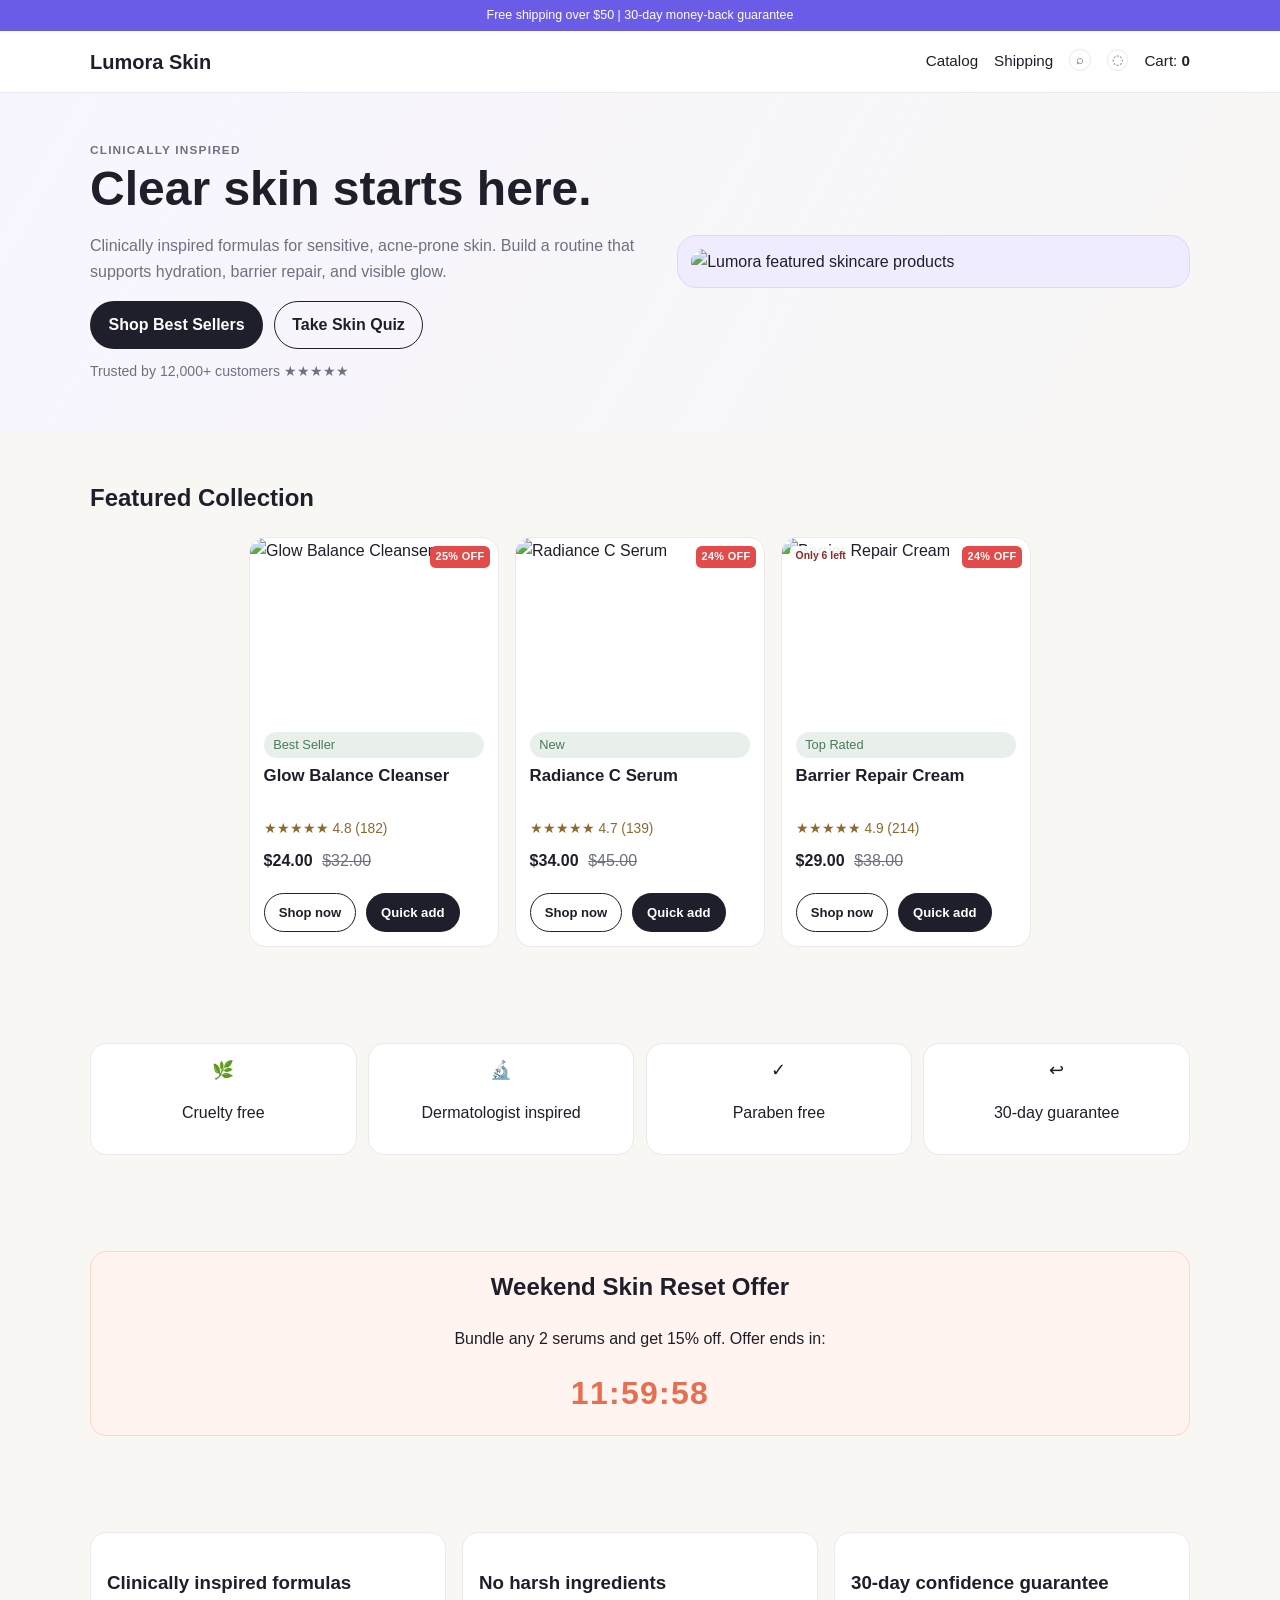
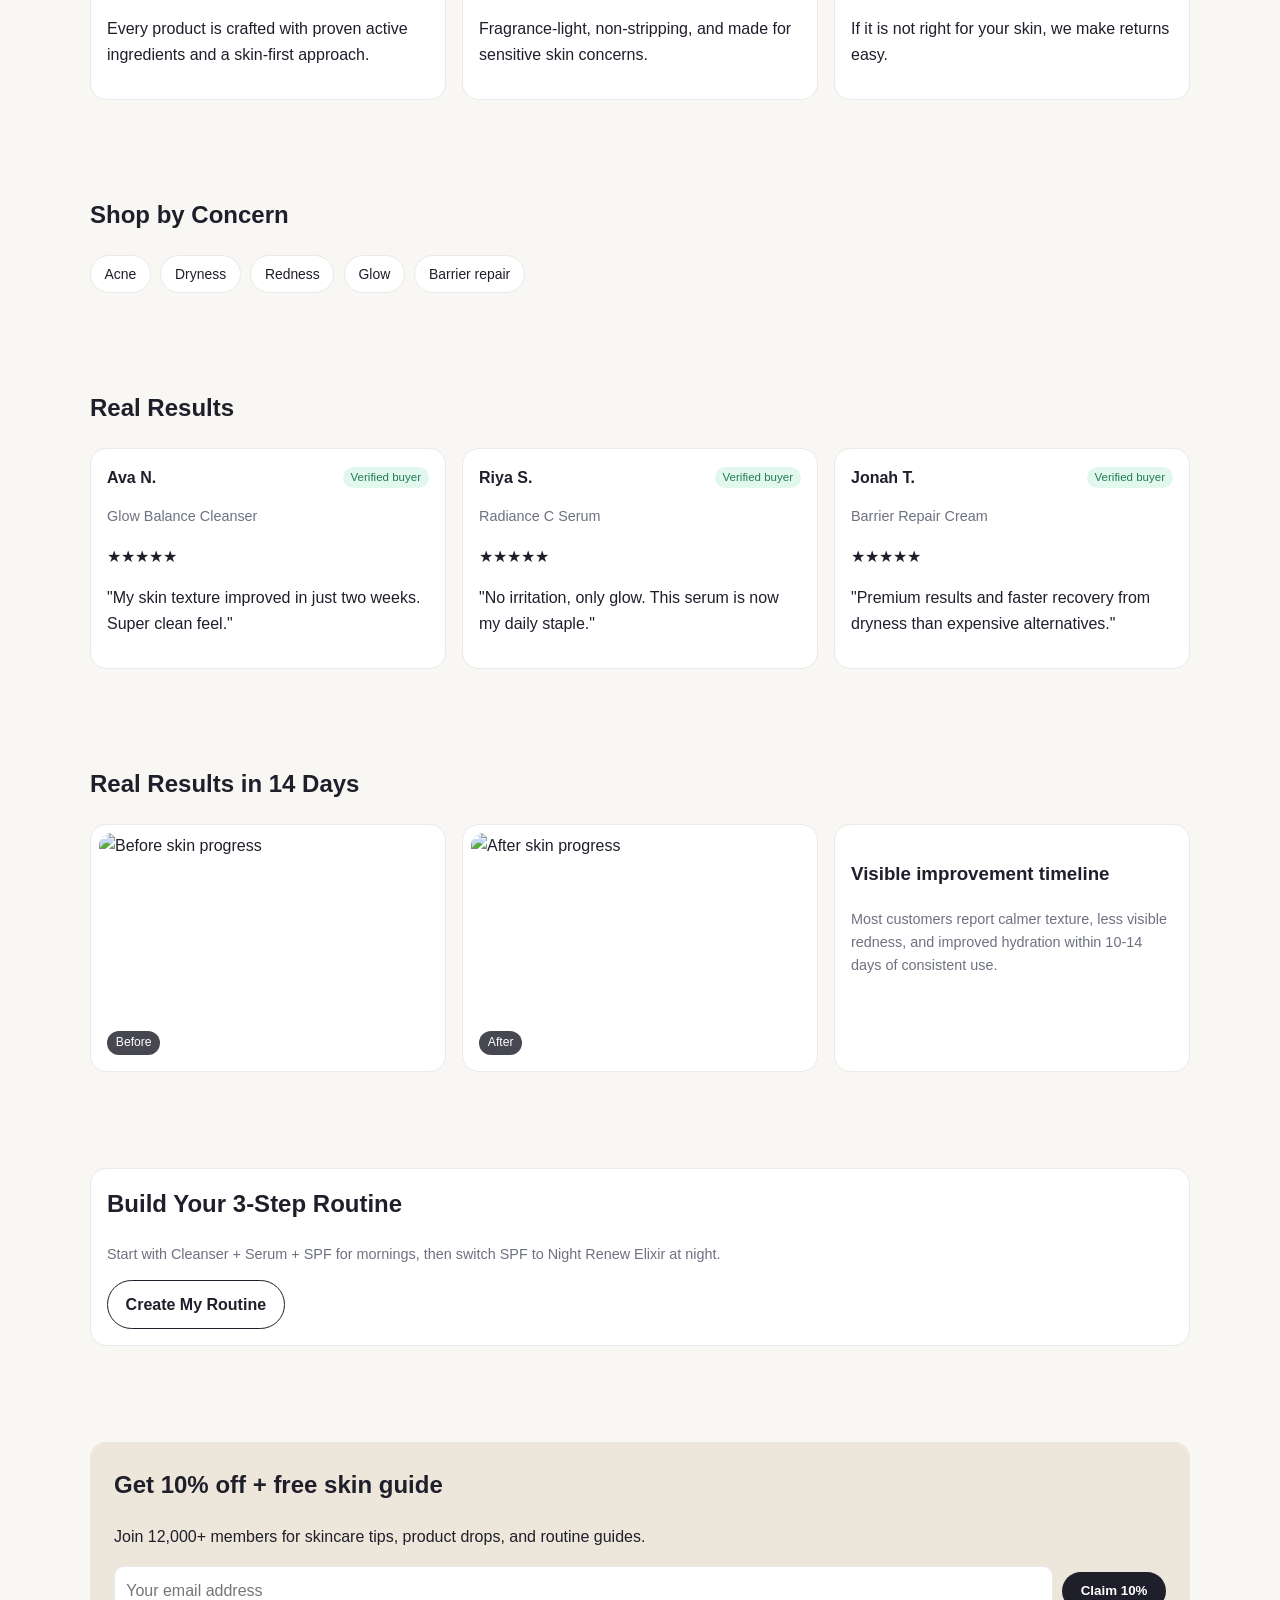
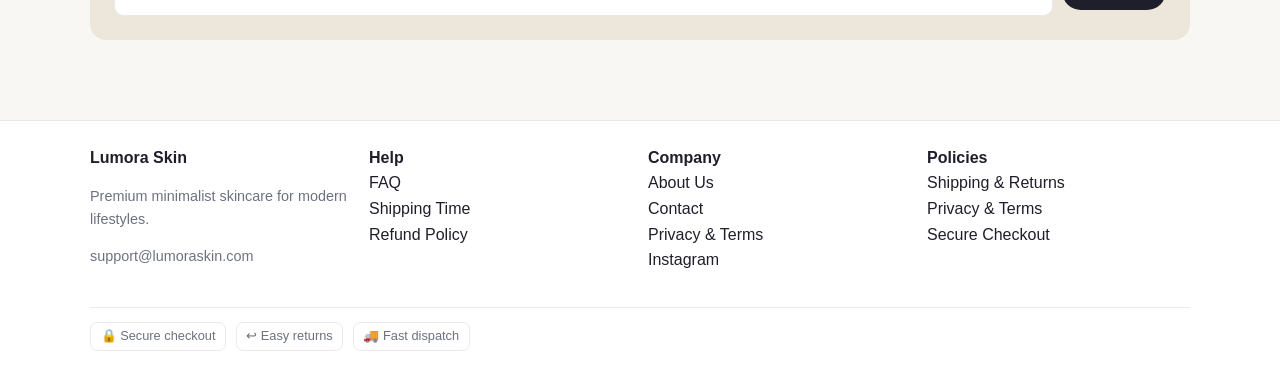
==== index.html @ a421f7e5 "First commit" ====
<!DOCTYPE html>
<html lang="en">
  <head>
    <meta charset="UTF-8" />
    <meta name="viewport" content="width=device-width, initial-scale=1.0" />
    <title>Lumora Skin | Clean Skincare Store</title>
    <meta
      name="description"
      content="Lumora Skin is a modern skincare brand focused on glow, barrier repair, and confidence."
    />
    <link rel="stylesheet" href="assets/styles.css" />
  </head>
  <body>
    <div class="announcement">Free shipping over $50 | 30-day money-back guarantee</div>
    <header class="site-header">
      <nav class="container nav">
        <a class="logo" href="index.html">Lumora Skin</a>
        <div class="menu">
          <a href="catalog.html">Catalog</a>
          <a href="shipping.html">Shipping</a>
          <a class="icon-link" href="catalog.html" aria-label="Search">⌕</a>
          <a class="icon-link" href="contact.html" aria-label="Account">◌</a>
          <a href="cart.html">Cart: <b data-cart-count>0</b></a>
        </div>
      </nav>
    </header>

    <main>
      <section class="hero">
        <div class="container hero-layout">
          <div>
            <p class="hero-kicker">Clinically inspired</p>
            <h1>Clear skin starts here.</h1>
            <p>
              Clinically inspired formulas for sensitive, acne-prone skin. Build a routine that
              supports hydration, barrier repair, and visible glow.
            </p>
            <div class="hero-cta">
              <a class="btn btn-dark" href="catalog.html">Shop Best Sellers</a>
              <a class="btn btn-outline" href="contact.html">Take Skin Quiz</a>
            </div>
            <p class="hero-proof">Trusted by 12,000+ customers ★★★★★</p>
          </div>
          <div class="hero-visual">
            <img
              src="https://images.unsplash.com/photo-1541643600914-78b084683601?auto=format&fit=crop&w=900&q=80"
              alt="Lumora featured skincare products"
            />
          </div>
        </div>
      </section>

      <section class="section">
        <div class="container">
          <h2>Featured Collection</h2>
          <div class="grid grid-3 product-carousel" data-featured-products></div>
        </div>
      </section>

      <section class="section">
        <div class="container trust-icons">
          <article class="card"><div class="icon">🌿</div><p>Cruelty free</p></article>
          <article class="card"><div class="icon">🔬</div><p>Dermatologist inspired</p></article>
          <article class="card"><div class="icon">✓</div><p>Paraben free</p></article>
          <article class="card"><div class="icon">↩</div><p>30-day guarantee</p></article>
        </div>
      </section>

      <section class="section">
        <div class="container card urgency">
          <h2>Weekend Skin Reset Offer</h2>
          <p>Bundle any 2 serums and get 15% off. Offer ends in:</p>
          <p class="timer" data-offer-timer>23:59:59</p>
        </div>
      </section>

      <section class="section">
        <div class="container grid grid-3">
          <article class="card">
            <h3>Clinically inspired formulas</h3>
            <p>Every product is crafted with proven active ingredients and a skin-first approach.</p>
          </article>
          <article class="card">
            <h3>No harsh ingredients</h3>
            <p>Fragrance-light, non-stripping, and made for sensitive skin concerns.</p>
          </article>
          <article class="card">
            <h3>30-day confidence guarantee</h3>
            <p>If it is not right for your skin, we make returns easy.</p>
          </article>
        </div>
      </section>

      <section class="section">
        <div class="container">
          <h2>Shop by Concern</h2>
          <div class="concerns">
            <span class="concern-pill">Acne</span>
            <span class="concern-pill">Dryness</span>
            <span class="concern-pill">Redness</span>
            <span class="concern-pill">Glow</span>
            <span class="concern-pill">Barrier repair</span>
          </div>
        </div>
      </section>

      <section class="section">
        <div class="container">
          <h2>Real Results</h2>
          <div class="grid grid-3 testimonial-carousel">
            <article class="card">
              <div class="testimonial-meta"><strong>Ava N.</strong><span class="verified">Verified buyer</span></div>
              <p class="small">Glow Balance Cleanser</p>
              <p>★★★★★</p>
              <p>"My skin texture improved in just two weeks. Super clean feel."</p>
            </article>
            <article class="card">
              <div class="testimonial-meta"><strong>Riya S.</strong><span class="verified">Verified buyer</span></div>
              <p class="small">Radiance C Serum</p>
              <p>★★★★★</p>
              <p>"No irritation, only glow. This serum is now my daily staple."</p>
            </article>
            <article class="card">
              <div class="testimonial-meta"><strong>Jonah T.</strong><span class="verified">Verified buyer</span></div>
              <p class="small">Barrier Repair Cream</p>
              <p>★★★★★</p>
              <p>"Premium results and faster recovery from dryness than expensive alternatives."</p>
            </article>
          </div>
        </div>
      </section>

      <section class="section">
        <div class="container">
          <h2>Real Results in 14 Days</h2>
          <div class="grid grid-3 before-after-grid">
            <article class="card before-after">
              <img
                src="https://images.unsplash.com/photo-1487412947147-5cebf100ffc2?auto=format&fit=crop&w=900&q=80"
                alt="Before skin progress"
              />
              <div class="before-after-label">Before</div>
            </article>
            <article class="card before-after">
              <img
                src="https://images.unsplash.com/photo-1524504388940-b1c1722653e1?auto=format&fit=crop&w=900&q=80"
                alt="After skin progress"
              />
              <div class="before-after-label">After</div>
            </article>
            <article class="card">
              <h3>Visible improvement timeline</h3>
              <p class="small">
                Most customers report calmer texture, less visible redness, and improved hydration within
                10-14 days of consistent use.
              </p>
            </article>
          </div>
        </div>
      </section>

      <section class="section">
        <div class="container card">
          <h2>Build Your 3-Step Routine</h2>
          <p class="small">
            Start with Cleanser + Serum + SPF for mornings, then switch SPF to Night Renew Elixir at night.
          </p>
          <a class="btn btn-outline" href="catalog.html">Create My Routine</a>
        </div>
      </section>

      <section class="section">
        <div class="container newsletter inline">
          <h2>Get 10% off + free skin guide</h2>
          <p>Join 12,000+ members for skincare tips, product drops, and routine guides.</p>
          <form>
            <input type="email" placeholder="Your email address" required />
            <button class="btn btn-dark" type="submit">Claim 10%</button>
          </form>
        </div>
      </section>
    </main>

    <footer class="site-footer">
      <div class="container footer-grid">
        <div>
          <strong>Lumora Skin</strong>
          <p class="small">Premium minimalist skincare for modern lifestyles.</p>
          <p class="small">support@lumoraskin.com</p>
        </div>
        <div>
          <strong>Help</strong><br />
          <a href="faq.html">FAQ</a><br />
          <a href="shipping.html">Shipping Time</a><br />
          <a href="shipping.html">Refund Policy</a>
        </div>
        <div>
          <strong>Company</strong><br />
          <a href="about.html">About Us</a><br />
          <a href="contact.html">Contact</a><br />
          <a href="privacy.html">Privacy & Terms</a><br />
          <a href="https://instagram.com" target="_blank" rel="noreferrer">Instagram</a>
        </div>
        <div>
          <strong>Policies</strong><br />
          <a href="shipping.html">Shipping & Returns</a><br />
          <a href="privacy.html">Privacy & Terms</a><br />
          <a href="checkout.html">Secure Checkout</a>
        </div>
      </div>
      <div class="container footer-trust">
        <span>🔒 Secure checkout</span>
        <span>↩ Easy returns</span>
        <span>🚚 Fast dispatch</span>
      </div>
    </footer>

    <script src="assets/products.js"></script>
    <script src="assets/app.js"></script>
  </body>
</html>
---- assets/styles.css ----
:root {
  --bg: #f8f7f4;
  --surface: #ffffff;
  --text: #1e1f2a;
  --muted: #6e7180;
  --primary: #4a7c59;
  --secondary: #cfb997;
  --accent: #e76f51;
  --border: #e9e9ee;
}

* {
  box-sizing: border-box;
}

body {
  margin: 0;
  font-family: "Inter", Arial, sans-serif;
  background: var(--bg);
  color: var(--text);
  line-height: 1.6;
}

a {
  color: inherit;
  text-decoration: none;
}

.container {
  width: min(1100px, 92%);
  margin: 0 auto;
}

.top-bar {
  text-align: center;
  background: var(--primary);
  color: #fff;
  font-size: 0.9rem;
  padding: 0.45rem;
}

.site-header {
  background: var(--surface);
  border-bottom: 1px solid var(--border);
  position: sticky;
  top: 0;
  z-index: 40;
}

.nav {
  display: flex;
  justify-content: space-between;
  align-items: center;
  padding: 0.9rem 0;
}

.logo {
  font-size: 1.25rem;
  font-weight: 700;
}

.menu {
  display: flex;
  gap: 1rem;
  flex-wrap: wrap;
  font-size: 0.95rem;
}

.announcement {
  text-align: center;
  background: #6b5ce7;
  color: #fff;
  font-size: 0.78rem;
  padding: 0.35rem 0.5rem;
}

.hero {
  padding: 3rem 0;
  background: linear-gradient(120deg, #f7f5ff, #f8f7f4);
}

.hero-layout {
  display: grid;
  grid-template-columns: 1.05fr 0.95fr;
  gap: 1.3rem;
  align-items: center;
}

.hero-kicker {
  margin: 0;
  font-size: 0.74rem;
  letter-spacing: 0.1em;
  text-transform: uppercase;
  color: #7a6fd6;
  font-weight: 600;
}

.hero h1 {
  font-size: clamp(2rem, 4vw, 3rem);
  line-height: 1.2;
  margin: 0;
}

.hero p {
  color: var(--muted);
  max-width: 620px;
}

.hero-cta {
  display: flex;
  gap: 0.65rem;
  flex-wrap: wrap;
  margin-top: 1rem;
}

.hero-proof {
  margin: 0.7rem 0 0;
  font-size: 0.88rem;
  color: #6f7181;
}

.hero-visual {
  background: #f0ecff;
  border: 1px solid #ddd7ff;
  border-radius: 1.2rem;
  padding: 0.8rem;
}

.hero-visual img {
  width: 100%;
  height: 320px;
  object-fit: cover;
  border-radius: 1rem;
}

.icon-link {
  display: inline-flex;
  align-items: center;
  justify-content: center;
  width: 1.35rem;
  height: 1.35rem;
  border: 1px solid var(--border);
  border-radius: 50%;
  font-size: 0.84rem;
  color: #5f6170;
}

.btn {
  display: inline-block;
  border-radius: 999px;
  padding: 0.65rem 1.1rem;
  font-weight: 600;
  border: 1px solid transparent;
  cursor: pointer;
}

.btn-dark {
  background: var(--text);
  color: #fff;
}

.btn-outline {
  border-color: var(--text);
}

.section {
  padding: 3rem 0;
}

.section h2 {
  margin-top: 0;
}

.grid {
  display: grid;
  gap: 1rem;
}

.grid-3 {
  grid-template-columns: repeat(auto-fit, minmax(220px, 1fr));
}

.product-grid {
  grid-template-columns: repeat(auto-fit, minmax(220px, 250px));
  justify-content: center;
}

.card {
  background: var(--surface);
  border: 1px solid var(--border);
  border-radius: 1rem;
  padding: 1rem;
}

.urgency {
  text-align: center;
  background: #fff4ef;
  border-color: #ffd7c8;
}

.timer {
  font-size: clamp(1.5rem, 3vw, 2rem);
  font-weight: 700;
  letter-spacing: 0.08rem;
  color: var(--accent);
  margin: 0;
}

.product-card {
  background: var(--surface);
  border: 1px solid var(--border);
  border-radius: 1rem;
  overflow: hidden;
  width: 250px;
  height: 410px;
  margin: 0 auto;
  display: flex;
  flex-direction: column;
  position: relative;
}

.product-card img,
.detail-grid img {
  width: 100%;
  display: block;
  object-fit: cover;
}

.product-card img {
  height: 180px;
  transition: transform 0.28s ease;
}

.product-card:hover img {
  transform: scale(1.05);
}

.product-image-wrap {
  position: relative;
  overflow: hidden;
}

.save-badge {
  position: absolute;
  top: 0.5rem;
  right: 0.5rem;
  background: #e24b4a;
  color: #fff;
  border-radius: 0.35rem;
  font-size: 0.68rem;
  font-weight: 700;
  padding: 0.15rem 0.35rem;
  letter-spacing: 0.03em;
}

.stock-note {
  position: absolute;
  top: 0.5rem;
  left: 0.5rem;
  background: rgba(255, 255, 255, 0.92);
  color: #8c2b2b;
  border-radius: 0.3rem;
  font-size: 0.65rem;
  font-weight: 600;
  padding: 0.12rem 0.35rem;
}

.product-body {
  padding: 0.85rem;
  display: flex;
  flex-direction: column;
  flex: 1;
  position: relative;
}

.product-body h3 {
  margin: 0.45rem 0 0.35rem;
  line-height: 1.25;
  font-size: 1.05rem;
  min-height: 2.7rem;
}

.product-description {
  position: absolute;
  left: 0.85rem;
  right: 0.85rem;
  bottom: 4.8rem;
  margin: 0;
  background: rgba(255, 255, 255, 0.96);
  border: 1px solid var(--border);
  border-radius: 0.65rem;
  padding: 0.55rem 0.6rem;
  font-size: 0.9rem;
  line-height: 1.35;
  opacity: 0;
  transform: translateY(8px);
  transition: opacity 0.2s ease, transform 0.2s ease;
  pointer-events: none;
  display: -webkit-box;
  -webkit-line-clamp: 3;
  -webkit-box-orient: vertical;
  overflow: hidden;
  z-index: 3;
}

.product-card:hover .product-description {
  opacity: 1;
  transform: translateY(0);
}

.rating {
  margin: 0.2rem 0 0.2rem;
  color: #8d6a2f;
  font-size: 0.86rem;
}

.tag {
  display: inline-block;
  background: rgba(74, 124, 89, 0.12);
  color: var(--primary);
  border-radius: 999px;
  padding: 0.2rem 0.6rem;
  font-size: 0.8rem;
}

.price-row {
  display: flex;
  gap: 0.6rem;
  align-items: baseline;
  margin: 0.35rem 0 0.55rem;
}

.price-row span {
  color: var(--muted);
  text-decoration: line-through;
}

.button-row {
  display: flex;
  gap: 0.6rem;
  flex-wrap: wrap;
  margin-top: auto;
  position: relative;
  z-index: 2;
}

.product-card .btn {
  padding: 0.5rem 0.88rem;
  font-size: 0.82rem;
}

.detail-wrap {
  padding: 2rem 0 3rem;
}

.detail-grid {
  display: grid;
  grid-template-columns: repeat(auto-fit, minmax(280px, 1fr));
  gap: 1.4rem;
  align-items: start;
}

.detail-grid img {
  border-radius: 1rem;
}

.benefits {
  padding-left: 1.1rem;
  margin-bottom: 1.2rem;
}

.trust-strip {
  margin-top: 1rem;
  display: grid;
  grid-template-columns: repeat(auto-fit, minmax(170px, 1fr));
  gap: 0.6rem;
}

.trust-strip div {
  background: var(--surface);
  border: 1px solid var(--border);
  border-radius: 0.8rem;
  padding: 0.65rem 0.8rem;
  text-align: center;
  font-size: 0.9rem;
}

.sticky-cart {
  position: sticky;
  bottom: 0.8rem;
  margin-top: 1rem;
  background: var(--surface);
  border: 1px solid var(--border);
  border-radius: 1rem;
  padding: 0.8rem 1rem;
  display: flex;
  justify-content: space-between;
  align-items: center;
  gap: 0.8rem;
}

.sticky-cart p {
  margin: 0.15rem 0 0;
  color: var(--muted);
}

.cart-item {
  display: flex;
  justify-content: space-between;
  align-items: center;
  gap: 0.8rem;
}

.cart-summary {
  margin-top: 1rem;
  display: flex;
  justify-content: space-between;
  align-items: center;
  gap: 0.8rem;
  flex-wrap: wrap;
}

.newsletter {
  background: #ede6db;
  border-radius: 1rem;
  padding: 1.5rem;
}

.trust-icons {
  display: grid;
  grid-template-columns: repeat(auto-fit, minmax(140px, 1fr));
  gap: 0.7rem;
}

.trust-icons .card {
  text-align: center;
  padding: 0.75rem;
}

.trust-icons .icon {
  font-size: 1.1rem;
}

.concerns {
  display: flex;
  flex-wrap: wrap;
  gap: 0.6rem;
}

.concern-pill {
  background: #fff;
  border: 1px solid var(--border);
  border-radius: 999px;
  padding: 0.45rem 0.85rem;
  font-size: 0.87rem;
}

.newsletter.inline form {
  display: grid;
  grid-template-columns: minmax(220px, 1fr) auto;
  align-items: center;
}

.testimonial-meta {
  display: flex;
  justify-content: space-between;
  align-items: center;
  gap: 0.5rem;
}

.verified {
  font-size: 0.72rem;
  color: #1f7b58;
  background: #e2f7ee;
  border-radius: 999px;
  padding: 0.1rem 0.5rem;
}

.newsletter form {
  display: flex;
  gap: 0.6rem;
  flex-wrap: wrap;
}

input,
textarea {
  width: 100%;
  border: 1px solid var(--border);
  border-radius: 0.6rem;
  padding: 0.7rem;
  font: inherit;
}

form .field-row {
  display: grid;
  grid-template-columns: repeat(auto-fit, minmax(220px, 1fr));
  gap: 0.6rem;
}

.site-footer {
  margin-top: 2rem;
  border-top: 1px solid var(--border);
  background: var(--surface);
}

.footer-grid {
  display: grid;
  grid-template-columns: repeat(auto-fit, minmax(220px, 1fr));
  gap: 1rem;
  padding: 1.5rem 0;
}

.footer-trust {
  display: flex;
  flex-wrap: wrap;
  gap: 0.6rem;
  padding-bottom: 1.2rem;
  border-top: 1px solid var(--border);
  padding-top: 0.9rem;
}

.footer-trust span {
  border: 1px solid var(--border);
  border-radius: 0.45rem;
  padding: 0.2rem 0.6rem;
  font-size: 0.8rem;
  color: var(--muted);
}

.before-after-grid {
  align-items: stretch;
}

.before-after {
  padding: 0.5rem;
  position: relative;
}

.before-after img {
  width: 100%;
  height: 230px;
  object-fit: cover;
  border-radius: 0.8rem;
  display: block;
}

.before-after-label {
  position: absolute;
  left: 1rem;
  bottom: 1rem;
  background: rgba(30, 31, 42, 0.82);
  color: #fff;
  font-size: 0.76rem;
  padding: 0.15rem 0.55rem;
  border-radius: 999px;
}

.small {
  color: var(--muted);
  font-size: 0.9rem;
}

@media (max-width: 700px) {
  .nav {
    flex-direction: column;
    align-items: flex-start;
    gap: 0.5rem;
  }

  .hero {
    padding: 3rem 0;
  }

  .hero-layout {
    grid-template-columns: 1fr;
  }

  .hero-visual img {
    height: 240px;
  }

  .section {
    padding: 2.2rem 0;
  }

  .sticky-cart {
    position: fixed;
    left: 4%;
    right: 4%;
    bottom: 0.6rem;
    z-index: 20;
    box-shadow: 0 8px 25px rgba(0, 0, 0, 0.12);
  }

  .site-footer {
    padding-bottom: 5rem;
  }

  .product-grid {
    grid-template-columns: repeat(auto-fit, minmax(180px, 1fr));
    gap: 0.8rem;
  }

  .product-card {
    width: 100%;
    max-width: 260px;
    height: 395px;
  }

  .product-card img {
    height: 160px;
  }
}

@media (max-width: 420px) {
  .container {
    width: 94%;
  }

  .product-grid {
    grid-template-columns: 1fr;
    justify-items: center;
  }

  .product-card {
    max-width: 280px;
    height: 390px;
  }

  .product-description {
    opacity: 1;
    transform: none;
    position: static;
    margin-top: 0.2rem;
    border-radius: 0.55rem;
    padding: 0.45rem 0.55rem;
    -webkit-line-clamp: 2;
  }

  .newsletter.inline form {
    grid-template-columns: 1fr;
  }

  .product-carousel.product-grid,
  .testimonial-carousel {
    display: flex;
    overflow-x: auto;
    scroll-snap-type: x mandatory;
    gap: 0.8rem;
    padding-bottom: 0.45rem;
    -webkit-overflow-scrolling: touch;
  }

  .product-carousel.product-grid .product-card,
  .testimonial-carousel .card {
    flex: 0 0 84%;
    scroll-snap-align: start;
  }

  .before-after-grid {
    grid-template-columns: 1fr;
  }
}
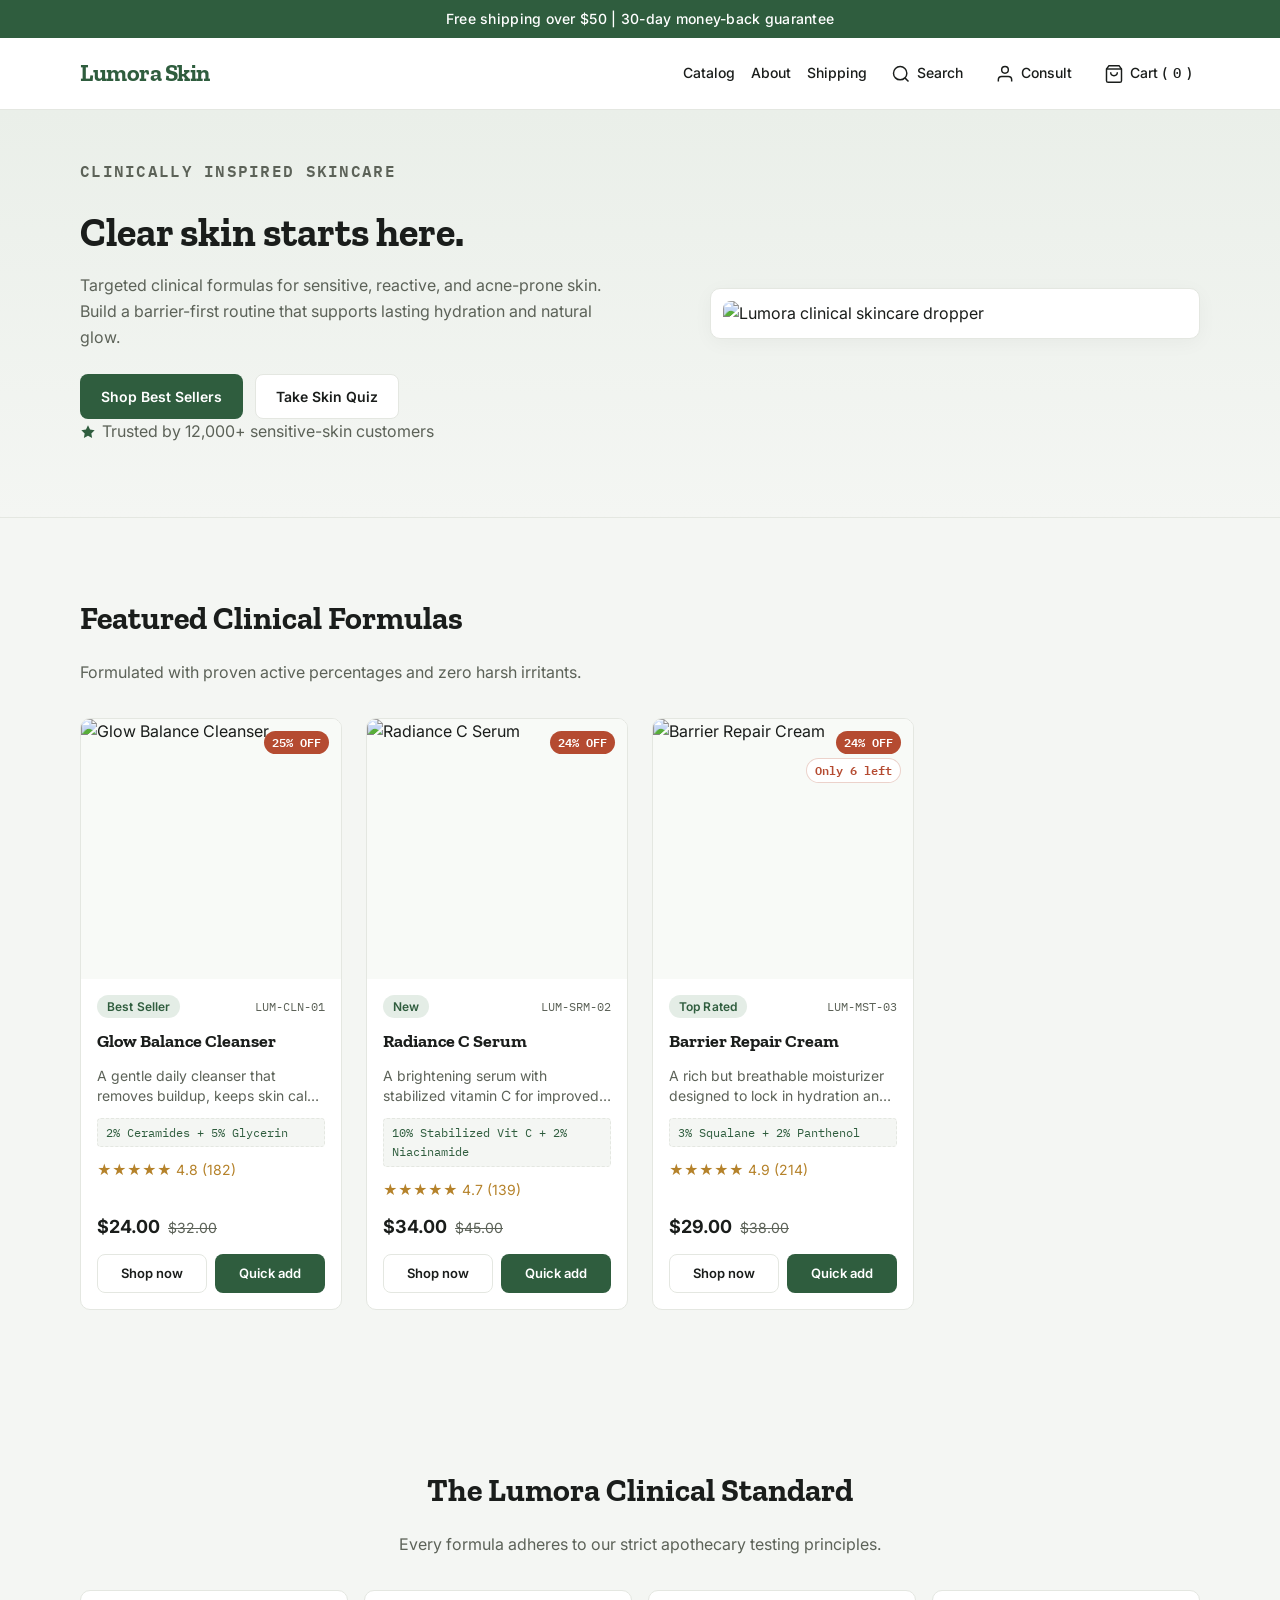
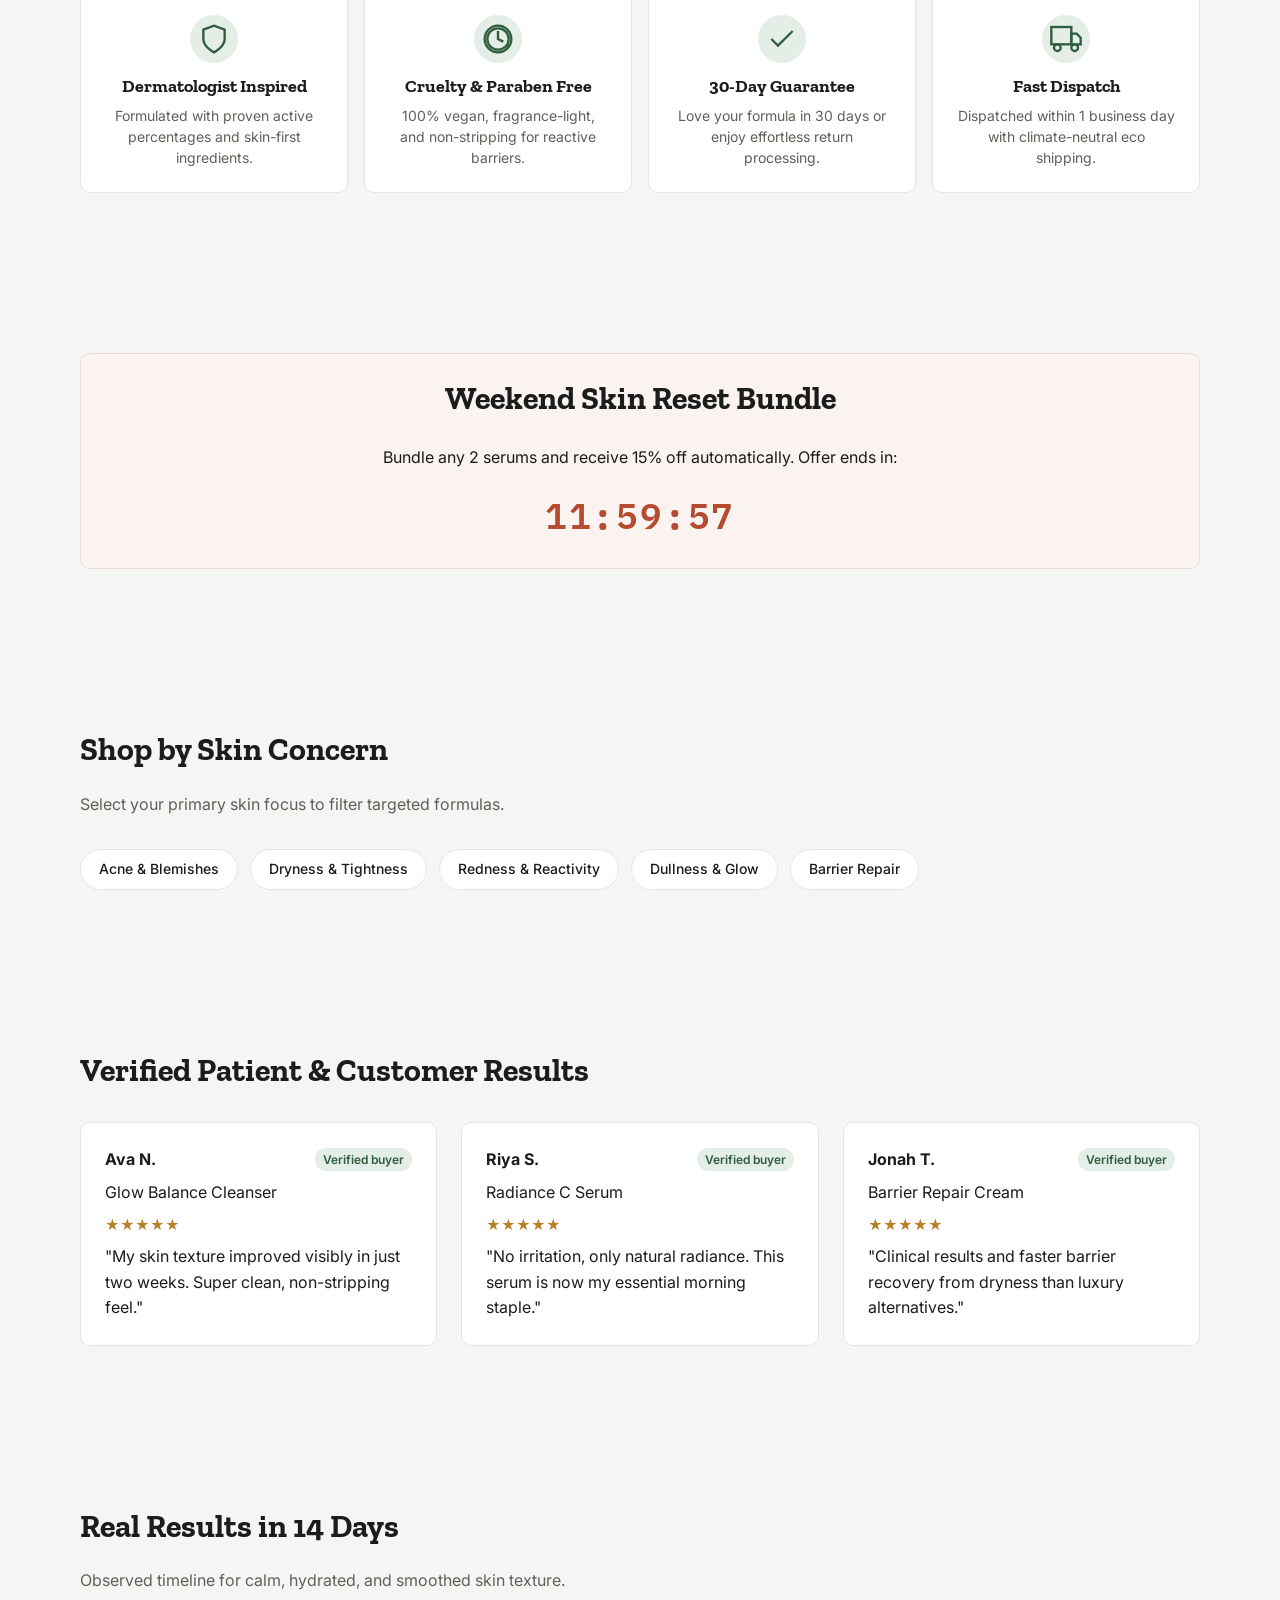
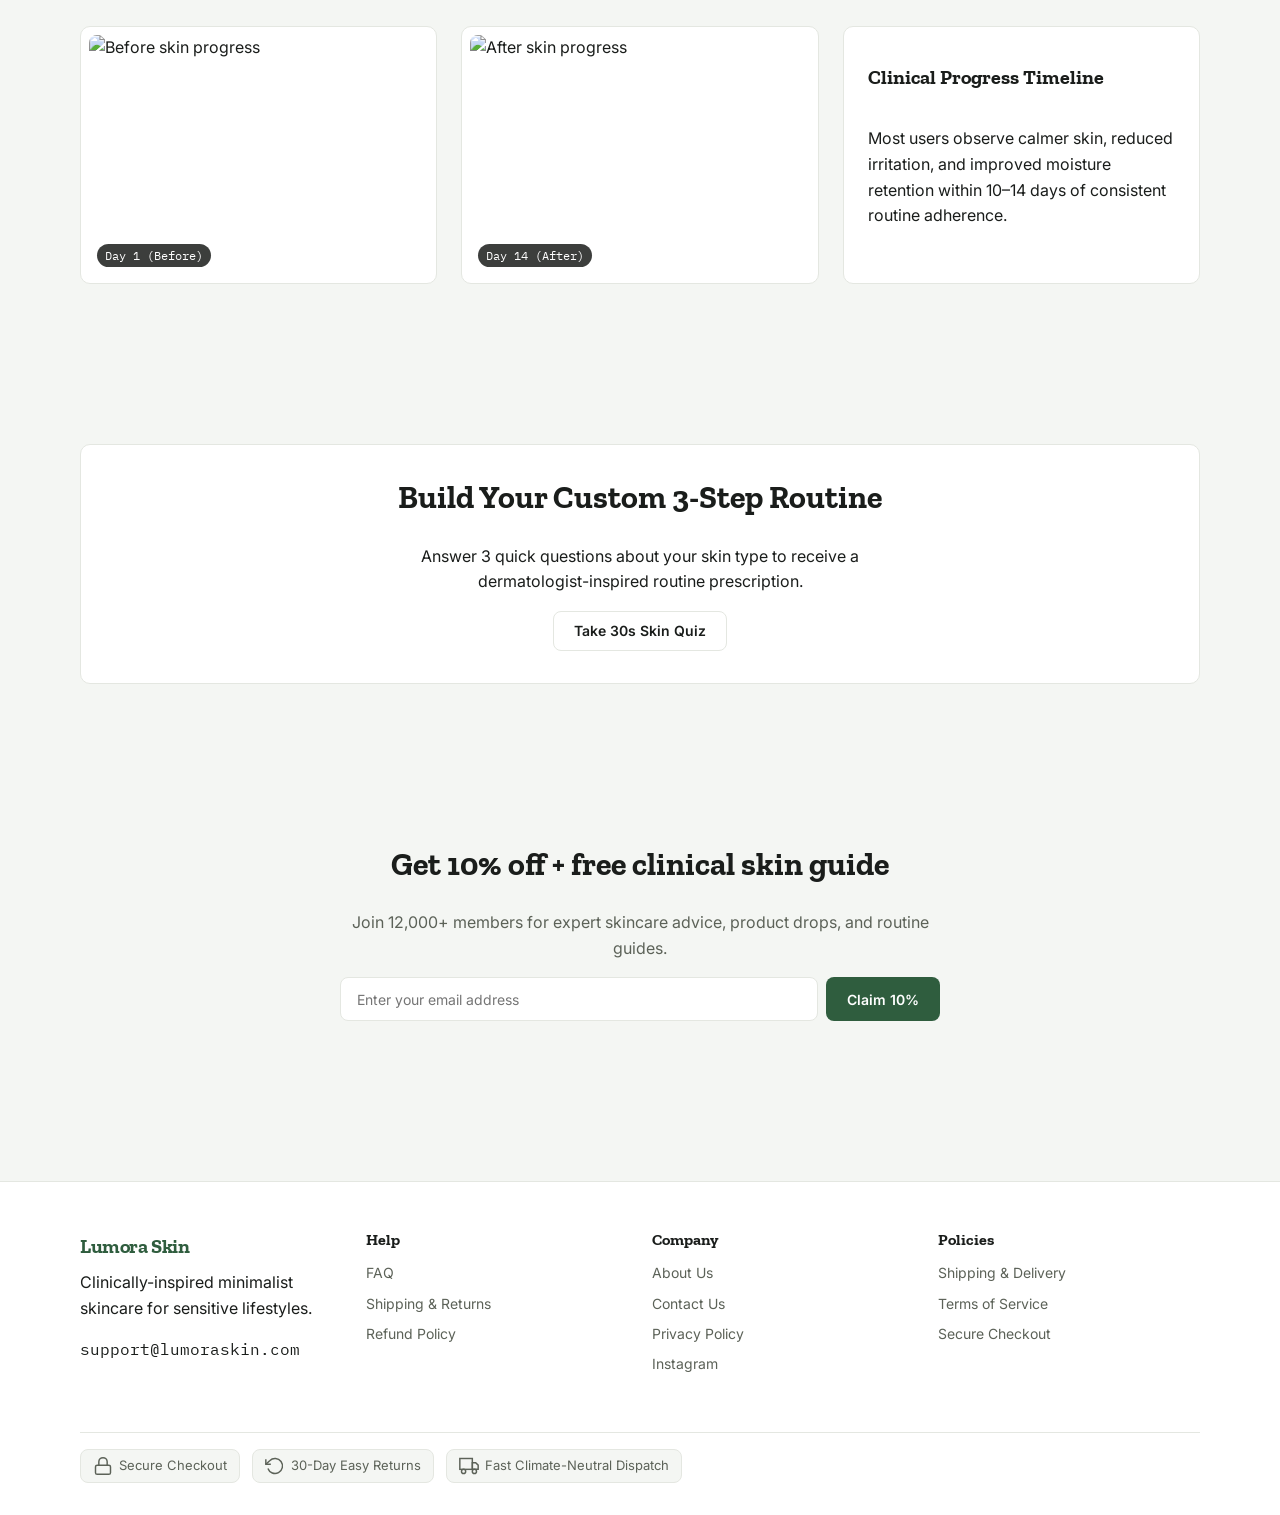
==== commit a4dc4927: "feat: complete Lumora Skin Clinical Apothecary redesign and e-commerce enhancements" ====
--- a/index.html
+++ b/index.html
@@ -3,10 +3,10 @@
   <head>
     <meta charset="UTF-8" />
     <meta name="viewport" content="width=device-width, initial-scale=1.0" />
-    <title>Lumora Skin | Clean Skincare Store</title>
+    <title>Lumora Skin | Clinical Apothecary Skincare</title>
     <meta
       name="description"
-      content="Lumora Skin is a modern skincare brand focused on glow, barrier repair, and confidence."
+      content="Lumora Skin is a minimalist skincare brand focused on barrier repair, hydration, and visible glow for sensitive skin."
     />
     <link rel="stylesheet" href="assets/styles.css" />
   </head>
@@ -15,12 +15,23 @@
     <header class="site-header">
       <nav class="container nav">
         <a class="logo" href="index.html">Lumora Skin</a>
+        <button class="hamburger" data-hamburger aria-label="Toggle menu">☰</button>
         <div class="menu">
           <a href="catalog.html">Catalog</a>
+          <a href="about.html">About</a>
           <a href="shipping.html">Shipping</a>
-          <a class="icon-link" href="catalog.html" aria-label="Search">⌕</a>
-          <a class="icon-link" href="contact.html" aria-label="Account">◌</a>
-          <a href="cart.html">Cart: <b data-cart-count>0</b></a>
+          <a class="nav-icon-link" href="catalog.html" aria-label="Search Catalog">
+            <svg class="icon-ui" viewBox="0 0 24 24"><circle cx="11" cy="11" r="8"/><line x1="21" y1="21" x2="16.65" y2="16.65"/></svg>
+            Search
+          </a>
+          <a class="nav-icon-link" href="contact.html" aria-label="Skin Consultation">
+            <svg class="icon-ui" viewBox="0 0 24 24"><path d="M20 21v-2a4 4 0 0 0-4-4H8a4 4 0 0 0-4 4v2"/><circle cx="12" cy="7" r="4"/></svg>
+            Consult
+          </a>
+          <a class="nav-icon-link" href="cart.html" aria-label="View Cart" style="white-space:nowrap">
+            <svg class="icon-ui" viewBox="0 0 24 24"><path d="M6 2L3 6v14a2 2 0 0 0 2 2h14a2 2 0 0 0 2-2V6l-3-4z"/><line x1="3" y1="6" x2="21" y2="6"/><path d="M16 10a4 4 0 0 1-8 0"/></svg>
+            Cart (<span data-cart-count class="font-mono">0</span>)
+          </a>
         </div>
       </nav>
     </header>
@@ -29,22 +40,24 @@
       <section class="hero">
         <div class="container hero-layout">
           <div>
-            <p class="hero-kicker">Clinically inspired</p>
+            <p class="hero-kicker">Clinically Inspired Skincare</p>
             <h1>Clear skin starts here.</h1>
             <p>
-              Clinically inspired formulas for sensitive, acne-prone skin. Build a routine that
-              supports hydration, barrier repair, and visible glow.
+              Targeted clinical formulas for sensitive, reactive, and acne-prone skin. Build a barrier-first routine that supports lasting hydration and natural glow.
             </p>
             <div class="hero-cta">
-              <a class="btn btn-dark" href="catalog.html">Shop Best Sellers</a>
-              <a class="btn btn-outline" href="contact.html">Take Skin Quiz</a>
+              <a class="btn btn-primary" href="catalog.html">Shop Best Sellers</a>
+              <button class="btn btn-secondary" data-open-quiz>Take Skin Quiz</button>
             </div>
-            <p class="hero-proof">Trusted by 12,000+ customers ★★★★★</p>
+            <p class="hero-proof">
+              <svg width="16" height="16" viewBox="0 0 24 24" fill="var(--primary)" stroke="none"><polygon points="12 2 15.09 8.26 22 9.27 17 14.14 18.18 21.02 12 17.77 5.82 21.02 7 14.14 2 9.27 8.91 8.26 12 2"/></svg>
+              Trusted by 12,000+ sensitive-skin customers
+            </p>
           </div>
           <div class="hero-visual">
             <img
-              src="https://images.unsplash.com/photo-1541643600914-78b084683601?auto=format&fit=crop&w=900&q=80"
-              alt="Lumora featured skincare products"
+              src="https://images.unsplash.com/photo-1570172619644-dfd03ed5d881?auto=format&fit=crop&w=900&q=80"
+              alt="Lumora clinical skincare dropper"
             />
           </div>
         </div>
@@ -52,107 +65,133 @@
 
       <section class="section">
         <div class="container">
-          <h2>Featured Collection</h2>
+          <div class="section-header">
+            <h2>Featured Clinical Formulas</h2>
+            <p>Formulated with proven active percentages and zero harsh irritants.</p>
+          </div>
           <div class="grid grid-3 product-carousel" data-featured-products></div>
         </div>
       </section>
 
-      <section class="section">
-        <div class="container trust-icons">
-          <article class="card"><div class="icon">🌿</div><p>Cruelty free</p></article>
-          <article class="card"><div class="icon">🔬</div><p>Dermatologist inspired</p></article>
-          <article class="card"><div class="icon">✓</div><p>Paraben free</p></article>
-          <article class="card"><div class="icon">↩</div><p>30-day guarantee</p></article>
+      <!-- Merged Clinical Standard Section (Unified Claims + Icons) -->
+      <section class="section">
+        <div class="container">
+          <div class="section-header" style="text-align:center">
+            <h2>The Lumora Clinical Standard</h2>
+            <p>Every formula adheres to our strict apothecary testing principles.</p>
+          </div>
+          <div class="clinical-claims-grid">
+            <article class="claim-card">
+              <div class="claim-icon-wrap">
+                <svg class="icon-badge" viewBox="0 0 24 24"><path d="M12 22s8-4 8-10V5l-8-3-8 3v7c0 6 8 10 8 10z"/></svg>
+              </div>
+              <h3>Dermatologist Inspired</h3>
+              <p>Formulated with proven active percentages and skin-first ingredients.</p>
+            </article>
+            <article class="claim-card">
+              <div class="claim-icon-wrap">
+                <svg class="icon-badge" viewBox="0 0 24 24"><path d="M12 2a10 10 0 1 0 10 10A10 10 0 0 0 12 2zm0 18a8 8 0 1 1 8-8 8 8 0 0 1-8 8z"/><path d="M12 6v6l4 2"/></svg>
+              </div>
+              <h3>Cruelty &amp; Paraben Free</h3>
+              <p>100% vegan, fragrance-light, and non-stripping for reactive barriers.</p>
+            </article>
+            <article class="claim-card">
+              <div class="claim-icon-wrap">
+                <svg class="icon-badge" viewBox="0 0 24 24"><polyline points="20 6 9 17 4 12"/></svg>
+              </div>
+              <h3>30-Day Guarantee</h3>
+              <p>Love your formula in 30 days or enjoy effortless return processing.</p>
+            </article>
+            <article class="claim-card">
+              <div class="claim-icon-wrap">
+                <svg class="icon-badge" viewBox="0 0 24 24"><rect x="1" y="3" width="15" height="13"/><polygon points="16 8 20 8 23 11 23 16 16 16 16 8"/><circle cx="5.5" cy="18.5" r="2.5"/><circle cx="18.5" cy="18.5" r="2.5"/></svg>
+              </div>
+              <h3>Fast Dispatch</h3>
+              <p>Dispatched within 1 business day with climate-neutral eco shipping.</p>
+            </article>
+          </div>
         </div>
       </section>
 
       <section class="section">
         <div class="container card urgency">
-          <h2>Weekend Skin Reset Offer</h2>
-          <p>Bundle any 2 serums and get 15% off. Offer ends in:</p>
-          <p class="timer" data-offer-timer>23:59:59</p>
-        </div>
-      </section>
-
-      <section class="section">
-        <div class="container grid grid-3">
-          <article class="card">
-            <h3>Clinically inspired formulas</h3>
-            <p>Every product is crafted with proven active ingredients and a skin-first approach.</p>
-          </article>
-          <article class="card">
-            <h3>No harsh ingredients</h3>
-            <p>Fragrance-light, non-stripping, and made for sensitive skin concerns.</p>
-          </article>
-          <article class="card">
-            <h3>30-day confidence guarantee</h3>
-            <p>If it is not right for your skin, we make returns easy.</p>
-          </article>
-        </div>
-      </section>
-
-      <section class="section">
-        <div class="container">
-          <h2>Shop by Concern</h2>
+          <h2>Weekend Skin Reset Bundle</h2>
+          <p>Bundle any 2 serums and receive 15% off automatically. Offer ends in:</p>
+          <p class="timer font-mono" data-offer-timer>23:59:59</p>
+        </div>
+      </section>
+
+      <section class="section">
+        <div class="container">
+          <div class="section-header">
+            <h2>Shop by Skin Concern</h2>
+            <p>Select your primary skin focus to filter targeted formulas.</p>
+          </div>
           <div class="concerns">
-            <span class="concern-pill">Acne</span>
-            <span class="concern-pill">Dryness</span>
-            <span class="concern-pill">Redness</span>
-            <span class="concern-pill">Glow</span>
-            <span class="concern-pill">Barrier repair</span>
-          </div>
-        </div>
-      </section>
-
-      <section class="section">
-        <div class="container">
-          <h2>Real Results</h2>
+            <a class="concern-pill" href="catalog.html?concern=acne">Acne &amp; Blemishes</a>
+            <a class="concern-pill" href="catalog.html?concern=dryness">Dryness &amp; Tightness</a>
+            <a class="concern-pill" href="catalog.html?concern=redness">Redness &amp; Reactivity</a>
+            <a class="concern-pill" href="catalog.html?concern=glow">Dullness &amp; Glow</a>
+            <a class="concern-pill" href="catalog.html?concern=barrier-repair">Barrier Repair</a>
+          </div>
+        </div>
+      </section>
+
+      <section class="section">
+        <div class="container">
+          <div class="section-header">
+            <h2>Verified Patient &amp; Customer Results</h2>
+          </div>
           <div class="grid grid-3 testimonial-carousel">
-            <article class="card">
+            <article class="card testimonial-card">
               <div class="testimonial-meta"><strong>Ava N.</strong><span class="verified">Verified buyer</span></div>
-              <p class="small">Glow Balance Cleanser</p>
-              <p>★★★★★</p>
-              <p>"My skin texture improved in just two weeks. Super clean feel."</p>
-            </article>
-            <article class="card">
+              <p class="small" style="margin:0">Glow Balance Cleanser</p>
+              <p class="rating" style="margin:0">★★★★★</p>
+              <p style="margin:0">"My skin texture improved visibly in just two weeks. Super clean, non-stripping feel."</p>
+            </article>
+            <article class="card testimonial-card">
               <div class="testimonial-meta"><strong>Riya S.</strong><span class="verified">Verified buyer</span></div>
-              <p class="small">Radiance C Serum</p>
-              <p>★★★★★</p>
-              <p>"No irritation, only glow. This serum is now my daily staple."</p>
-            </article>
-            <article class="card">
+              <p class="small" style="margin:0">Radiance C Serum</p>
+              <p class="rating" style="margin:0">★★★★★</p>
+              <p style="margin:0">"No irritation, only natural radiance. This serum is now my essential morning staple."</p>
+            </article>
+            <article class="card testimonial-card">
               <div class="testimonial-meta"><strong>Jonah T.</strong><span class="verified">Verified buyer</span></div>
-              <p class="small">Barrier Repair Cream</p>
-              <p>★★★★★</p>
-              <p>"Premium results and faster recovery from dryness than expensive alternatives."</p>
-            </article>
-          </div>
-        </div>
-      </section>
-
-      <section class="section">
-        <div class="container">
-          <h2>Real Results in 14 Days</h2>
+              <p class="small" style="margin:0">Barrier Repair Cream</p>
+              <p class="rating" style="margin:0">★★★★★</p>
+              <p style="margin:0">"Clinical results and faster barrier recovery from dryness than luxury alternatives."</p>
+            </article>
+          </div>
+        </div>
+      </section>
+
+      <section class="section">
+        <div class="container">
+          <div class="section-header">
+            <h2>Real Results in 14 Days</h2>
+            <p>Observed timeline for calm, hydrated, and smoothed skin texture.</p>
+          </div>
           <div class="grid grid-3 before-after-grid">
             <article class="card before-after">
               <img
                 src="https://images.unsplash.com/photo-1487412947147-5cebf100ffc2?auto=format&fit=crop&w=900&q=80"
                 alt="Before skin progress"
+                loading="lazy"
               />
-              <div class="before-after-label">Before</div>
+              <div class="before-after-label">Day 1 (Before)</div>
             </article>
             <article class="card before-after">
               <img
                 src="https://images.unsplash.com/photo-1524504388940-b1c1722653e1?auto=format&fit=crop&w=900&q=80"
                 alt="After skin progress"
+                loading="lazy"
               />
-              <div class="before-after-label">After</div>
-            </article>
-            <article class="card">
-              <h3>Visible improvement timeline</h3>
-              <p class="small">
-                Most customers report calmer texture, less visible redness, and improved hydration within
-                10-14 days of consistent use.
+              <div class="before-after-label">Day 14 (After)</div>
+            </article>
+            <article class="card" style="display:flex;flex-direction:column;justify-content:center">
+              <h3>Clinical Progress Timeline</h3>
+              <p class="small" style="line-height:1.6">
+                Most users observe calmer skin, reduced irritation, and improved moisture retention within 10–14 days of consistent routine adherence.
               </p>
             </article>
           </div>
@@ -160,23 +199,25 @@
       </section>
 
       <section class="section">
-        <div class="container card">
-          <h2>Build Your 3-Step Routine</h2>
-          <p class="small">
-            Start with Cleanser + Serum + SPF for mornings, then switch SPF to Night Renew Elixir at night.
+        <div class="container card" style="text-align:center;padding:var(--space-8)">
+          <h2>Build Your Custom 3-Step Routine</h2>
+          <p class="small" style="max-width:540px;margin:0 auto var(--space-4)">
+            Answer 3 quick questions about your skin type to receive a dermatologist-inspired routine prescription.
           </p>
-          <a class="btn btn-outline" href="catalog.html">Create My Routine</a>
-        </div>
-      </section>
-
-      <section class="section">
-        <div class="container newsletter inline">
-          <h2>Get 10% off + free skin guide</h2>
-          <p>Join 12,000+ members for skincare tips, product drops, and routine guides.</p>
-          <form>
-            <input type="email" placeholder="Your email address" required />
-            <button class="btn btn-dark" type="submit">Claim 10%</button>
-          </form>
+          <button class="btn btn-secondary" data-open-quiz>Take 30s Skin Quiz</button>
+        </div>
+      </section>
+
+      <section class="section">
+        <div class="container newsletter">
+          <div style="max-width:600px;margin:0 auto;text-align:center">
+            <h2>Get 10% off + free clinical skin guide</h2>
+            <p style="color:var(--muted);margin-bottom:var(--space-4)">Join 12,000+ members for expert skincare advice, product drops, and routine guides.</p>
+            <form class="newsletter-form">
+              <input type="email" placeholder="Enter your email address" required />
+              <button class="btn btn-primary" type="submit">Claim 10%</button>
+            </form>
+          </div>
         </div>
       </section>
     </main>
@@ -184,36 +225,132 @@
     <footer class="site-footer">
       <div class="container footer-grid">
         <div>
-          <strong>Lumora Skin</strong>
-          <p class="small">Premium minimalist skincare for modern lifestyles.</p>
-          <p class="small">support@lumoraskin.com</p>
-        </div>
-        <div>
-          <strong>Help</strong><br />
-          <a href="faq.html">FAQ</a><br />
-          <a href="shipping.html">Shipping Time</a><br />
+          <strong class="logo" style="font-size:1.25rem">Lumora Skin</strong>
+          <p class="small" style="margin:var(--space-2) 0">Clinically-inspired minimalist skincare for sensitive lifestyles.</p>
+          <p class="small font-mono">support@lumoraskin.com</p>
+        </div>
+        <div class="footer-col">
+          <h4>Help</h4>
+          <a href="faq.html">FAQ</a>
+          <a href="shipping.html">Shipping &amp; Returns</a>
           <a href="shipping.html">Refund Policy</a>
         </div>
-        <div>
-          <strong>Company</strong><br />
-          <a href="about.html">About Us</a><br />
-          <a href="contact.html">Contact</a><br />
-          <a href="privacy.html">Privacy & Terms</a><br />
+        <div class="footer-col">
+          <h4>Company</h4>
+          <a href="about.html">About Us</a>
+          <a href="contact.html">Contact Us</a>
+          <a href="privacy.html">Privacy Policy</a>
           <a href="https://instagram.com" target="_blank" rel="noreferrer">Instagram</a>
         </div>
-        <div>
-          <strong>Policies</strong><br />
-          <a href="shipping.html">Shipping & Returns</a><br />
-          <a href="privacy.html">Privacy & Terms</a><br />
+        <div class="footer-col">
+          <h4>Policies</h4>
+          <a href="shipping.html">Shipping &amp; Delivery</a>
+          <a href="privacy.html">Terms of Service</a>
           <a href="checkout.html">Secure Checkout</a>
         </div>
       </div>
       <div class="container footer-trust">
-        <span>🔒 Secure checkout</span>
-        <span>↩ Easy returns</span>
-        <span>🚚 Fast dispatch</span>
+        <span>
+          <svg class="icon-ui" viewBox="0 0 24 24"><rect x="3" y="11" width="18" height="11" rx="2" ry="2"/><path d="M7 11V7a5 5 0 0 1 10 0v4"/></svg>
+          Secure Checkout
+        </span>
+        <span>
+          <svg class="icon-ui" viewBox="0 0 24 24"><polyline points="1 4 1 10 7 10"/><path d="M3.51 15a9 9 0 1 0 2.13-9.36L1 10"/></svg>
+          30-Day Easy Returns
+        </span>
+        <span>
+          <svg class="icon-ui" viewBox="0 0 24 24"><rect x="1" y="3" width="15" height="13"/><polygon points="16 8 20 8 23 11 23 16 16 16 16 8"/><circle cx="5.5" cy="18.5" r="2.5"/><circle cx="18.5" cy="18.5" r="2.5"/></svg>
+          Fast Climate-Neutral Dispatch
+        </span>
       </div>
     </footer>
+
+    <!-- Skin Quiz Modal -->
+    <div class="quiz-overlay" data-quiz-overlay>
+      <div class="quiz-modal">
+        <button class="quiz-close" aria-label="Close quiz">✕</button>
+        <div class="quiz-step-dots">
+          <div class="quiz-dot active"></div>
+          <div class="quiz-dot"></div>
+          <div class="quiz-dot"></div>
+          <div class="quiz-dot"></div>
+        </div>
+
+        <div class="quiz-step active" data-quiz-key="skintype">
+          <h2>What is your primary skin type?</h2>
+          <p class="small">This helps us prescribe the correct active textures and lipids.</p>
+          <div class="quiz-options">
+            <button class="quiz-option" data-value="oily">
+              <span>💧</span> Oily / Acne-prone
+            </button>
+            <button class="quiz-option" data-value="dry">
+              <span>🏜️</span> Dry / Dehydrated
+            </button>
+            <button class="quiz-option" data-value="combo">
+              <span>⚖️</span> Combination
+            </button>
+            <button class="quiz-option" data-value="sensitive">
+              <span>🌸</span> Sensitive / Reactive
+            </button>
+          </div>
+          <div class="quiz-nav">
+            <span></span>
+            <button class="btn btn-primary" data-quiz-next>Next Step →</button>
+          </div>
+        </div>
+
+        <div class="quiz-step" data-quiz-key="concern">
+          <h2>What is your main skin concern?</h2>
+          <p class="small">Select the condition you want to target first.</p>
+          <div class="quiz-options">
+            <button class="quiz-option" data-value="acne">
+              <span>🔴</span> Breakouts &amp; Blemishes
+            </button>
+            <button class="quiz-option" data-value="dryness">
+              <span>💨</span> Flakiness &amp; Tightness
+            </button>
+            <button class="quiz-option" data-value="redness">
+              <span>🩹</span> Redness &amp; Flushing
+            </button>
+            <button class="quiz-option" data-value="glow">
+              <span>✨</span> Dullness &amp; Uneven Tone
+            </button>
+            <button class="quiz-option" data-value="barrier-repair">
+              <span>🛡️</span> Compromised Barrier
+            </button>
+          </div>
+          <div class="quiz-nav">
+            <button class="btn btn-secondary" data-quiz-back>← Back</button>
+            <button class="btn btn-primary" data-quiz-next>Next Step →</button>
+          </div>
+        </div>
+
+        <div class="quiz-step" data-quiz-key="goal">
+          <h2>What is your primary goal?</h2>
+          <p class="small">We will tailor your 3-step recommendation accordingly.</p>
+          <div class="quiz-options">
+            <button class="quiz-option" data-value="glow">
+              <span>🌟</span> Visible Radiant Glow
+            </button>
+            <button class="quiz-option" data-value="repair">
+              <span>🔧</span> Strengthen Barrier &amp; Resilience
+            </button>
+            <button class="quiz-option" data-value="calm">
+              <span>🧘</span> Soothe Reactivity &amp; Redness
+            </button>
+            <button class="quiz-option" data-value="hydrate">
+              <span>💦</span> Plump Deep Hydration
+            </button>
+          </div>
+          <div class="quiz-nav">
+            <button class="btn btn-secondary" data-quiz-back>← Back</button>
+            <button class="btn btn-primary" data-quiz-next>See Prescription ✨</button>
+          </div>
+        </div>
+
+        <div class="quiz-step quiz-results" data-quiz-results></div>
+      </div>
+    </div>
 
     <script src="assets/products.js"></script>
     <script src="assets/app.js"></script>
--- a/assets/styles.css
+++ b/assets/styles.css
@@ -1,12 +1,38 @@
+@import url('https://fonts.googleapis.com/css2?family=IBM+Plex+Mono:wght@500;600&family=Inter:wght@400;500;600&family=Zilla+Slab:wght@600;700&display=swap');
+
 :root {
-  --bg: #f8f7f4;
-  --surface: #ffffff;
-  --text: #1e1f2a;
-  --muted: #6e7180;
-  --primary: #4a7c59;
-  --secondary: #cfb997;
-  --accent: #e76f51;
-  --border: #e9e9ee;
+  /* ─── Color System (WCAG AA Compliant) ─── */
+  --bg: #F4F6F3;          /* Cool Sage Canvas */
+  --surface: #FFFFFF;     /* Card & Section Surface */
+  --text: #1A1D1B;        /* High-Contrast Body Text (14.2:1) */
+  --muted: #5C6258;       /* Accessible Muted Text (4.6:1) */
+  --primary: #2F5D3E;     /* Deep Sage Accent (5.8:1) */
+  --primary-hover: #21442D;
+  --primary-light: #E4EDE6; /* Soft Sage Tint for Badges/Tags */
+  --accent: #B54B31;     /* Narrowed Scope: Sale/Stock Only (4.8:1) */
+  --border: #E4E7E1;
+
+  /* ─── Fonts ─── */
+  --font-heading: 'Zilla Slab', Georgia, serif;
+  --font-body: 'Inter', system-ui, -apple-system, sans-serif;
+  --font-mono: 'IBM Plex Mono', monospace;
+
+  /* ─── Spacing Unit (4px Grid) ─── */
+  --space-2: 8px;
+  --space-3: 12px;
+  --space-4: 16px;
+  --space-6: 24px;
+  --space-8: 32px;
+  --space-12: 48px;
+  --space-20: 80px;
+
+  /* ─── Radii Completeness Rule ─── */
+  --radius-card: 10px;    /* Reserved for Cards and Modals */
+  --radius-btn: 8px;      /* Reserved for Buttons, Inputs, Steppers */
+  --radius-pill: 999px;   /* Reserved EXCLUSIVELY for Badges, Tags, Pills */
+
+  /* ─── Centralized Motion Token ─── */
+  --transition-fast: 150ms cubic-bezier(0.4, 0, 0.2, 1);
 }
 
 * {
@@ -15,11 +41,26 @@
 
 body {
   margin: 0;
-  font-family: "Inter", Arial, sans-serif;
+  font-family: var(--font-body);
   background: var(--bg);
   color: var(--text);
   line-height: 1.6;
-}
+  font-size: 16px;
+  -webkit-font-smoothing: antialiased;
+}
+
+h1, h2, h3, h4 {
+  font-family: var(--font-heading);
+  color: var(--text);
+  line-height: 1.25;
+  margin-top: 0;
+  font-weight: 700;
+}
+
+h1 { font-size: clamp(2rem, 4vw, 2.5rem); } /* 32px - 40px */
+h2 { font-size: clamp(1.5rem, 3vw, 2rem); }  /* 24px - 32px */
+h3 { font-size: 1.25rem; }                   /* 20px */
+h4 { font-size: 1rem; }                      /* 16px */
 
 a {
   color: inherit;
@@ -27,18 +68,85 @@
 }
 
 .container {
-  width: min(1100px, 92%);
+  width: min(1120px, 92%);
   margin: 0 auto;
 }
 
-.top-bar {
+.font-mono {
+  font-family: var(--font-mono);
+  font-variant-numeric: tabular-nums;
+}
+
+.font-heading {
+  font-family: var(--font-heading);
+}
+
+/* ─── Fixed Icon Sizing Classes (Bug Fix 1 & 2) ─── */
+.icon-ui {
+  width: 20px !important;
+  height: 20px !important;
+  min-width: 20px !important;
+  min-height: 20px !important;
+  max-width: 20px !important;
+  max-height: 20px !important;
+  flex-shrink: 0;
+  stroke: currentColor;
+  stroke-width: 1.75;
+  fill: none;
+  display: inline-block;
+  vertical-align: middle;
+}
+
+.icon-badge {
+  width: 32px !important;
+  height: 32px !important;
+  min-width: 32px !important;
+  min-height: 32px !important;
+  max-width: 32px !important;
+  max-height: 32px !important;
+  flex-shrink: 0;
+  stroke: currentColor;
+  stroke-width: 1.75;
+  fill: none;
+  display: inline-block;
+  vertical-align: middle;
+}
+
+/* Ensure any SVG inside icon containers is constrained */
+.claim-icon-wrap svg,
+.footer-trust svg,
+.nav-icon-link svg {
+  max-width: 100%;
+  max-height: 100%;
+}
+
+/* ─── Accessibility: Focus Visible Rings Everywhere ─── */
+button:focus-visible,
+a:focus-visible,
+input:focus-visible,
+textarea:focus-visible,
+select:focus-visible,
+.concern-pill:focus-visible,
+.filter-pill:focus-visible,
+.quiz-option:focus-visible,
+.qty-stepper button:focus-visible {
+  outline: none !important;
+  box-shadow: 0 0 0 2px var(--surface), 0 0 0 4px var(--primary) !important;
+  border-color: var(--primary) !important;
+}
+
+/* ─── Announcement Bar ─── */
+.announcement {
   text-align: center;
   background: var(--primary);
-  color: #fff;
-  font-size: 0.9rem;
-  padding: 0.45rem;
-}
-
+  color: #FFFFFF;
+  font-size: 0.875rem; /* 14px */
+  font-weight: 500;
+  padding: 0.5rem 1rem;
+  letter-spacing: 0.02em;
+}
+
+/* ─── Header Navigation ─── */
 .site-header {
   background: var(--surface);
   border-bottom: 1px solid var(--border);
@@ -51,496 +159,517 @@
   display: flex;
   justify-content: space-between;
   align-items: center;
-  padding: 0.9rem 0;
+  padding: 1rem 0;
 }
 
 .logo {
+  font-family: var(--font-heading);
+  font-size: 1.5rem; /* 24px */
+  font-weight: 700;
+  letter-spacing: -0.02em;
+  color: var(--primary);
+}
+
+.menu {
+  display: flex;
+  gap: var(--space-4);
+  align-items: center;
+  font-size: 0.875rem; /* 14px */
+  font-weight: 500;
+}
+
+.menu a {
+  transition: color var(--transition-fast);
+}
+
+.menu a:hover {
+  color: var(--primary);
+}
+
+.nav-icon-link {
+  display: inline-flex;
+  align-items: center;
+  gap: 6px;
+  font-size: 0.875rem;
+  color: var(--text);
+  padding: 4px 8px;
+  border-radius: var(--radius-btn);
+  white-space: nowrap !important;
+  width: auto !important;
+  min-width: fit-content !important;
+  flex-shrink: 0;
+  transition: background var(--transition-fast), color var(--transition-fast);
+}
+
+.nav-icon-link:hover {
+  background: var(--primary-light);
+  color: var(--primary);
+}
+
+/* Hamburger */
+.hamburger {
+  display: none;
+  background: none;
+  border: 1px solid var(--border);
+  border-radius: var(--radius-btn);
   font-size: 1.25rem;
-  font-weight: 700;
-}
-
-.menu {
-  display: flex;
-  gap: 1rem;
-  flex-wrap: wrap;
-  font-size: 0.95rem;
-}
-
-.announcement {
-  text-align: center;
-  background: #6b5ce7;
-  color: #fff;
-  font-size: 0.78rem;
-  padding: 0.35rem 0.5rem;
-}
-
+  cursor: pointer;
+  padding: 0.35rem 0.65rem;
+  color: var(--text);
+  line-height: 1;
+}
+
+/* ─── Buttons (Tiered System & States) ─── */
+.btn {
+  display: inline-flex;
+  align-items: center;
+  justify-content: center;
+  border-radius: var(--radius-btn);
+  padding: 0.65rem 1.25rem;
+  font-weight: 600;
+  font-size: 0.875rem; /* 14px */
+  border: 1px solid transparent;
+  cursor: pointer;
+  font-family: var(--font-body);
+  transition: background var(--transition-fast), border-color var(--transition-fast), color var(--transition-fast), box-shadow var(--transition-fast);
+}
+
+.btn-primary, .btn-dark {
+  background: var(--primary);
+  color: #FFFFFF;
+}
+
+.btn-primary:hover, .btn-dark:hover {
+  background: var(--primary-hover);
+}
+
+.btn-secondary, .btn-outline {
+  background: var(--surface);
+  border-color: var(--border);
+  color: var(--text);
+}
+
+.btn-secondary:hover, .btn-outline:hover {
+  background: var(--primary-light);
+  border-color: var(--primary);
+  color: var(--primary);
+}
+
+.btn-remove {
+  background: transparent;
+  border: none;
+  color: var(--accent);
+  font-size: 0.875rem;
+  font-weight: 500;
+  cursor: pointer;
+  padding: 0.25rem 0.5rem;
+  border-radius: var(--radius-btn);
+  display: inline-flex;
+  align-items: center;
+  gap: 4px;
+  transition: background var(--transition-fast);
+}
+
+.btn-remove:hover {
+  background: #FDF2F0;
+}
+
+/* ─── Hero Section ─── */
 .hero {
-  padding: 3rem 0;
-  background: linear-gradient(120deg, #f7f5ff, #f8f7f4);
+  padding: var(--space-12) 0;
+  background: linear-gradient(180deg, #EAEFE9 0%, var(--bg) 100%);
+  border-bottom: 1px solid var(--border);
 }
 
 .hero-layout {
   display: grid;
-  grid-template-columns: 1.05fr 0.95fr;
-  gap: 1.3rem;
+  grid-template-columns: 1.1fr 0.9fr;
+  gap: var(--space-8);
   align-items: center;
 }
 
 .hero-kicker {
-  margin: 0;
-  font-size: 0.74rem;
-  letter-spacing: 0.1em;
+  font-family: var(--font-mono);
+  font-size: 0.75rem; /* 12px */
+  letter-spacing: 0.08em;
   text-transform: uppercase;
-  color: #7a6fd6;
+  color: var(--primary);
   font-weight: 600;
+  margin: 0 0 var(--space-2);
 }
 
 .hero h1 {
-  font-size: clamp(2rem, 4vw, 3rem);
-  line-height: 1.2;
-  margin: 0;
+  margin: 0 0 var(--space-4);
+  color: var(--text);
 }
 
 .hero p {
   color: var(--muted);
-  max-width: 620px;
+  font-size: 1rem; /* 16px */
+  margin: 0 0 var(--space-6);
+  max-width: 540px;
 }
 
 .hero-cta {
   display: flex;
-  gap: 0.65rem;
+  gap: var(--space-3);
   flex-wrap: wrap;
-  margin-top: 1rem;
 }
 
 .hero-proof {
-  margin: 0.7rem 0 0;
-  font-size: 0.88rem;
-  color: #6f7181;
+  margin: var(--space-4) 0 0;
+  font-size: 0.875rem;
+  color: var(--muted);
+  display: flex;
+  align-items: center;
+  gap: 6px;
 }
 
 .hero-visual {
-  background: #f0ecff;
-  border: 1px solid #ddd7ff;
-  border-radius: 1.2rem;
-  padding: 0.8rem;
+  background: var(--surface);
+  border: 1px solid var(--border);
+  border-radius: var(--radius-card);
+  padding: var(--space-3);
+  box-shadow: 0 4px 20px rgba(0, 0, 0, 0.04);
 }
 
 .hero-visual img {
   width: 100%;
-  height: 320px;
+  height: 340px;
   object-fit: cover;
-  border-radius: 1rem;
-}
-
-.icon-link {
-  display: inline-flex;
-  align-items: center;
-  justify-content: center;
-  width: 1.35rem;
-  height: 1.35rem;
-  border: 1px solid var(--border);
-  border-radius: 50%;
-  font-size: 0.84rem;
-  color: #5f6170;
-}
-
-.btn {
-  display: inline-block;
-  border-radius: 999px;
-  padding: 0.65rem 1.1rem;
-  font-weight: 600;
-  border: 1px solid transparent;
-  cursor: pointer;
-}
-
-.btn-dark {
-  background: var(--text);
-  color: #fff;
-}
-
-.btn-outline {
-  border-color: var(--text);
-}
-
+  border-radius: calc(var(--radius-card) - 2px);
+}
+
+/* ─── Sections ─── */
 .section {
-  padding: 3rem 0;
-}
-
-.section h2 {
-  margin-top: 0;
-}
-
+  padding: var(--space-20) 0;
+}
+
+.section-header {
+  margin-bottom: var(--space-8);
+}
+
+.section-header p {
+  color: var(--muted);
+  margin-top: -0.25rem;
+}
+
+/* ─── Grid Systems (Responsive Breakdown) ─── */
 .grid {
   display: grid;
-  gap: 1rem;
+  gap: var(--space-6);
 }
 
 .grid-3 {
-  grid-template-columns: repeat(auto-fit, minmax(220px, 1fr));
-}
-
+  grid-template-columns: repeat(3, 1fr);
+}
+
+/* Catalog Grid: 4-col desktop → 2-col tablet → 1-col mobile */
 .product-grid {
-  grid-template-columns: repeat(auto-fit, minmax(220px, 250px));
-  justify-content: center;
-}
-
+  display: grid;
+  grid-template-columns: repeat(4, 1fr);
+  gap: var(--space-6);
+}
+
+/* ─── Cards ─── */
 .card {
   background: var(--surface);
   border: 1px solid var(--border);
-  border-radius: 1rem;
-  padding: 1rem;
-}
-
-.urgency {
-  text-align: center;
-  background: #fff4ef;
-  border-color: #ffd7c8;
-}
-
-.timer {
-  font-size: clamp(1.5rem, 3vw, 2rem);
-  font-weight: 700;
-  letter-spacing: 0.08rem;
-  color: var(--accent);
-  margin: 0;
-}
-
+  border-radius: var(--radius-card);
+  padding: var(--space-6);
+}
+
+/* ─── Product Card (Flex Column & Stacked Corner Badges) ─── */
 .product-card {
   background: var(--surface);
   border: 1px solid var(--border);
-  border-radius: 1rem;
+  border-radius: var(--radius-card);
   overflow: hidden;
-  width: 250px;
-  height: 410px;
-  margin: 0 auto;
   display: flex;
   flex-direction: column;
   position: relative;
-}
-
-.product-card img,
-.detail-grid img {
-  width: 100%;
-  display: block;
-  object-fit: cover;
-}
-
-.product-card img {
-  height: 180px;
-  transition: transform 0.28s ease;
-}
-
-.product-card:hover img {
-  transform: scale(1.05);
+  transition: transform var(--transition-fast), box-shadow var(--transition-fast), border-color var(--transition-fast);
+}
+
+.product-card:hover {
+  transform: translateY(-2px);
+  box-shadow: 0 8px 24px rgba(47, 93, 62, 0.08);
+  border-color: #C3D4C7;
 }
 
 .product-image-wrap {
   position: relative;
+  aspect-ratio: 1 / 1;
   overflow: hidden;
+  background: #F8FAF7;
+}
+
+.product-image-wrap img {
+  width: 100%;
+  height: 100%;
+  object-fit: cover;
+  transition: transform 0.3s ease;
+}
+
+.product-card:hover .product-image-wrap img {
+  transform: scale(1.04);
+}
+
+/* Corner Badges: Stacked top-right corner with 12px inset */
+.card-badges-corner {
+  position: absolute;
+  top: 12px;
+  right: 12px;
+  display: flex;
+  flex-direction: column;
+  align-items: flex-end;
+  gap: 4px;
+  z-index: 5;
+  pointer-events: none;
 }
 
 .save-badge {
-  position: absolute;
-  top: 0.5rem;
-  right: 0.5rem;
-  background: #e24b4a;
-  color: #fff;
-  border-radius: 0.35rem;
-  font-size: 0.68rem;
-  font-weight: 700;
-  padding: 0.15rem 0.35rem;
-  letter-spacing: 0.03em;
+  background: var(--accent);
+  color: #FFFFFF;
+  border-radius: var(--radius-pill); /* Pill reserved exclusively for badges */
+  font-family: var(--font-mono);
+  font-size: 0.75rem; /* 12px */
+  font-weight: 600;
+  padding: 2px 8px;
 }
 
 .stock-note {
-  position: absolute;
-  top: 0.5rem;
-  left: 0.5rem;
-  background: rgba(255, 255, 255, 0.92);
-  color: #8c2b2b;
-  border-radius: 0.3rem;
-  font-size: 0.65rem;
+  background: rgba(255, 255, 255, 0.95);
+  color: var(--accent);
+  border: 1px solid rgba(181, 75, 49, 0.25);
+  border-radius: var(--radius-pill);
+  font-family: var(--font-mono);
+  font-size: 0.75rem;
   font-weight: 600;
-  padding: 0.12rem 0.35rem;
-}
-
+  padding: 2px 8px;
+}
+
+/* Product Card Body */
 .product-body {
-  padding: 0.85rem;
+  padding: var(--space-4);
   display: flex;
   flex-direction: column;
+  gap: var(--space-3);
   flex: 1;
-  position: relative;
+}
+
+.product-meta-row {
+  display: flex;
+  justify-content: space-between;
+  align-items: center;
+}
+
+.tag {
+  display: inline-block;
+  background: var(--primary-light);
+  color: var(--primary); /* WCAG AA: 5.8:1 contrast */
+  border-radius: var(--radius-pill);
+  padding: 2px 10px;
+  font-size: 0.75rem; /* 12px */
+  font-weight: 600;
+  letter-spacing: 0.01em;
+}
+
+.sku-tag {
+  font-family: var(--font-mono);
+  font-size: 0.75rem;
+  color: var(--muted);
 }
 
 .product-body h3 {
-  margin: 0.45rem 0 0.35rem;
-  line-height: 1.25;
-  font-size: 1.05rem;
-  min-height: 2.7rem;
+  font-family: var(--font-heading);
+  font-size: 1.125rem; /* 18px */
+  margin: 0;
+  line-height: 1.3;
 }
 
 .product-description {
-  position: absolute;
-  left: 0.85rem;
-  right: 0.85rem;
-  bottom: 4.8rem;
   margin: 0;
-  background: rgba(255, 255, 255, 0.96);
-  border: 1px solid var(--border);
-  border-radius: 0.65rem;
-  padding: 0.55rem 0.6rem;
-  font-size: 0.9rem;
-  line-height: 1.35;
-  opacity: 0;
-  transform: translateY(8px);
-  transition: opacity 0.2s ease, transform 0.2s ease;
-  pointer-events: none;
+  color: var(--muted);
+  font-size: 0.875rem; /* 14px */
+  line-height: 1.45;
   display: -webkit-box;
-  -webkit-line-clamp: 3;
+  -webkit-line-clamp: 2;
   -webkit-box-orient: vertical;
   overflow: hidden;
-  z-index: 3;
-}
-
-.product-card:hover .product-description {
-  opacity: 1;
-  transform: translateY(0);
 }
 
 .rating {
-  margin: 0.2rem 0 0.2rem;
-  color: #8d6a2f;
-  font-size: 0.86rem;
-}
-
-.tag {
-  display: inline-block;
-  background: rgba(74, 124, 89, 0.12);
+  margin: 0;
+  color: #B5822A;
+  font-size: 0.875rem;
+  display: flex;
+  align-items: center;
+  gap: 4px;
+}
+
+.actives-chip {
+  font-family: var(--font-mono);
+  font-size: 0.75rem;
   color: var(--primary);
-  border-radius: 999px;
-  padding: 0.2rem 0.6rem;
-  font-size: 0.8rem;
+  background: var(--bg);
+  border: 1px dashed var(--border);
+  padding: 4px 8px;
+  border-radius: 4px;
 }
 
 .price-row {
   display: flex;
-  gap: 0.6rem;
+  gap: var(--space-2);
   align-items: baseline;
-  margin: 0.35rem 0 0.55rem;
+  margin-top: auto;
+}
+
+.price-row strong {
+  font-size: 1.125rem;
+  color: var(--text);
 }
 
 .price-row span {
   color: var(--muted);
   text-decoration: line-through;
+  font-size: 0.875rem;
 }
 
 .button-row {
-  display: flex;
-  gap: 0.6rem;
+  display: grid;
+  grid-template-columns: 1fr 1fr;
+  gap: var(--space-2);
+}
+
+.button-row .btn {
+  width: 100%;
+  padding: 0.5rem;
+  font-size: 0.8125rem;
+}
+
+/* ─── Clinical Claims & Trust Section ─── */
+.clinical-claims-grid {
+  display: grid;
+  grid-template-columns: repeat(4, 1fr);
+  gap: var(--space-4);
+}
+
+.claim-card {
+  background: var(--surface);
+  border: 1px solid var(--border);
+  border-radius: var(--radius-card);
+  padding: var(--space-6);
+  text-align: center;
+  display: flex;
+  flex-direction: column;
+  align-items: center;
+}
+
+.claim-icon-wrap {
+  width: 48px;
+  height: 48px;
+  border-radius: 50%;
+  background: var(--primary-light);
+  color: var(--primary);
+  display: flex;
+  align-items: center;
+  justify-content: center;
+  margin-bottom: var(--space-3);
+  flex-shrink: 0;
+}
+
+.claim-card h3 {
+  font-size: 1.125rem;
+  margin: 0 0 var(--space-2);
+}
+
+.claim-card p {
+  color: var(--muted);
+  font-size: 0.875rem;
+  margin: 0;
+  line-height: 1.5;
+}
+
+/* ─── Urgency Timer ─── */
+.urgency {
+  text-align: center;
+  background: #FAF3F0;
+  border-color: #EBDAD5;
+}
+
+.timer {
+  font-family: var(--font-mono);
+  font-size: clamp(1.5rem, 3vw, 2.25rem);
+  font-weight: 600;
+  font-variant-numeric: tabular-nums;
+  letter-spacing: 0.05em;
+  color: var(--accent);
+  margin: var(--space-2) 0 0;
+}
+
+/* ─── Shop By Concern ─── */
+.concerns {
+  display: flex;
   flex-wrap: wrap;
-  margin-top: auto;
-  position: relative;
-  z-index: 2;
-}
-
-.product-card .btn {
-  padding: 0.5rem 0.88rem;
-  font-size: 0.82rem;
-}
-
-.detail-wrap {
-  padding: 2rem 0 3rem;
-}
-
-.detail-grid {
-  display: grid;
-  grid-template-columns: repeat(auto-fit, minmax(280px, 1fr));
-  gap: 1.4rem;
-  align-items: start;
-}
-
-.detail-grid img {
-  border-radius: 1rem;
-}
-
-.benefits {
-  padding-left: 1.1rem;
-  margin-bottom: 1.2rem;
-}
-
-.trust-strip {
-  margin-top: 1rem;
-  display: grid;
-  grid-template-columns: repeat(auto-fit, minmax(170px, 1fr));
-  gap: 0.6rem;
-}
-
-.trust-strip div {
-  background: var(--surface);
-  border: 1px solid var(--border);
-  border-radius: 0.8rem;
-  padding: 0.65rem 0.8rem;
-  text-align: center;
-  font-size: 0.9rem;
-}
-
-.sticky-cart {
-  position: sticky;
-  bottom: 0.8rem;
-  margin-top: 1rem;
-  background: var(--surface);
-  border: 1px solid var(--border);
-  border-radius: 1rem;
-  padding: 0.8rem 1rem;
+  gap: var(--space-3);
+}
+
+.concern-pill {
+  background: var(--surface);
+  border: 1px solid var(--border);
+  border-radius: var(--radius-pill);
+  padding: 0.5rem 1.125rem;
+  font-size: 0.875rem;
+  font-weight: 500;
+  color: var(--text);
+  transition: background var(--transition-fast), border-color var(--transition-fast), color var(--transition-fast);
+  cursor: pointer;
+}
+
+.concern-pill:hover, .concern-pill.active {
+  background: var(--primary);
+  border-color: var(--primary);
+  color: #FFFFFF;
+}
+
+/* ─── Testimonials ─── */
+.testimonial-card {
+  display: flex;
+  flex-direction: column;
+  gap: var(--space-2);
+}
+
+.testimonial-meta {
   display: flex;
   justify-content: space-between;
   align-items: center;
-  gap: 0.8rem;
-}
-
-.sticky-cart p {
-  margin: 0.15rem 0 0;
-  color: var(--muted);
-}
-
-.cart-item {
-  display: flex;
-  justify-content: space-between;
-  align-items: center;
-  gap: 0.8rem;
-}
-
-.cart-summary {
-  margin-top: 1rem;
-  display: flex;
-  justify-content: space-between;
-  align-items: center;
-  gap: 0.8rem;
-  flex-wrap: wrap;
-}
-
-.newsletter {
-  background: #ede6db;
-  border-radius: 1rem;
-  padding: 1.5rem;
-}
-
-.trust-icons {
-  display: grid;
-  grid-template-columns: repeat(auto-fit, minmax(140px, 1fr));
-  gap: 0.7rem;
-}
-
-.trust-icons .card {
-  text-align: center;
-  padding: 0.75rem;
-}
-
-.trust-icons .icon {
-  font-size: 1.1rem;
-}
-
-.concerns {
-  display: flex;
-  flex-wrap: wrap;
-  gap: 0.6rem;
-}
-
-.concern-pill {
-  background: #fff;
-  border: 1px solid var(--border);
-  border-radius: 999px;
-  padding: 0.45rem 0.85rem;
-  font-size: 0.87rem;
-}
-
-.newsletter.inline form {
-  display: grid;
-  grid-template-columns: minmax(220px, 1fr) auto;
-  align-items: center;
-}
-
-.testimonial-meta {
-  display: flex;
-  justify-content: space-between;
-  align-items: center;
-  gap: 0.5rem;
 }
 
 .verified {
-  font-size: 0.72rem;
-  color: #1f7b58;
-  background: #e2f7ee;
-  border-radius: 999px;
-  padding: 0.1rem 0.5rem;
-}
-
-.newsletter form {
-  display: flex;
-  gap: 0.6rem;
-  flex-wrap: wrap;
-}
-
-input,
-textarea {
-  width: 100%;
-  border: 1px solid var(--border);
-  border-radius: 0.6rem;
-  padding: 0.7rem;
-  font: inherit;
-}
-
-form .field-row {
-  display: grid;
-  grid-template-columns: repeat(auto-fit, minmax(220px, 1fr));
-  gap: 0.6rem;
-}
-
-.site-footer {
-  margin-top: 2rem;
-  border-top: 1px solid var(--border);
-  background: var(--surface);
-}
-
-.footer-grid {
-  display: grid;
-  grid-template-columns: repeat(auto-fit, minmax(220px, 1fr));
-  gap: 1rem;
-  padding: 1.5rem 0;
-}
-
-.footer-trust {
-  display: flex;
-  flex-wrap: wrap;
-  gap: 0.6rem;
-  padding-bottom: 1.2rem;
-  border-top: 1px solid var(--border);
-  padding-top: 0.9rem;
-}
-
-.footer-trust span {
-  border: 1px solid var(--border);
-  border-radius: 0.45rem;
-  padding: 0.2rem 0.6rem;
-  font-size: 0.8rem;
-  color: var(--muted);
-}
-
+  font-size: 0.75rem;
+  font-weight: 600;
+  color: var(--primary);
+  background: var(--primary-light);
+  border-radius: var(--radius-pill);
+  padding: 2px 8px;
+}
+
+/* ─── Before & After Grid ─── */
 .before-after-grid {
   align-items: stretch;
 }
 
 .before-after {
-  padding: 0.5rem;
+  padding: var(--space-2);
   position: relative;
 }
 
 .before-after img {
   width: 100%;
-  height: 230px;
+  height: 240px;
   object-fit: cover;
-  border-radius: 0.8rem;
+  border-radius: calc(var(--radius-card) - 2px);
   display: block;
 }
 
@@ -548,116 +677,695 @@
   position: absolute;
   left: 1rem;
   bottom: 1rem;
-  background: rgba(30, 31, 42, 0.82);
-  color: #fff;
-  font-size: 0.76rem;
-  padding: 0.15rem 0.55rem;
-  border-radius: 999px;
-}
-
-.small {
+  background: rgba(26, 29, 27, 0.85);
+  color: #FFFFFF;
+  font-family: var(--font-mono);
+  font-size: 0.75rem;
+  padding: 2px 8px;
+  border-radius: var(--radius-pill);
+}
+
+/* ─── Product Detail Page (PDP) ─── */
+.detail-wrap {
+  padding: var(--space-8) 0 var(--space-12);
+}
+
+.detail-grid {
+  display: grid;
+  grid-template-columns: repeat(auto-fit, minmax(300px, 1fr));
+  gap: var(--space-8);
+  align-items: start;
+}
+
+.detail-grid img {
+  width: 100%;
+  border-radius: var(--radius-card);
+  border: 1px solid var(--border);
+}
+
+/* Ingredient Tooltips */
+.ingredients-list {
+  display: flex;
+  flex-wrap: wrap;
+  gap: 8px;
+  margin: var(--space-3) 0;
+}
+
+.ingredient-chip {
+  background: var(--surface);
+  border: 1px solid var(--border);
+  border-radius: var(--radius-btn);
+  padding: 4px 10px;
+  font-size: 0.8125rem;
+  font-weight: 500;
+  position: relative;
+  cursor: help;
+  transition: border-color var(--transition-fast), background var(--transition-fast);
+}
+
+.ingredient-chip:hover {
+  border-color: var(--primary);
+  background: var(--primary-light);
+}
+
+.ingredient-chip .tooltip {
+  visibility: hidden;
+  opacity: 0;
+  width: 220px;
+  background: var(--text);
+  color: #FFFFFF;
+  text-align: left;
+  border-radius: 6px;
+  padding: 8px 12px;
+  position: absolute;
+  z-index: 50;
+  bottom: 125%;
+  left: 50%;
+  transform: translateX(-50%);
+  font-size: 0.75rem;
+  line-height: 1.4;
+  font-weight: 400;
+  transition: opacity 0.2s ease, visibility 0.2s ease;
+  pointer-events: none;
+  box-shadow: 0 4px 14px rgba(0,0,0,0.15);
+}
+
+.ingredient-chip .tooltip::after {
+  content: "";
+  position: absolute;
+  top: 100%;
+  left: 50%;
+  margin-left: -5px;
+  border-width: 5px;
+  border-style: solid;
+  border-color: var(--text) transparent transparent transparent;
+}
+
+.ingredient-chip:hover .tooltip {
+  visibility: visible;
+  opacity: 1;
+}
+
+/* Recently Viewed Strip */
+.recently-viewed-strip {
+  margin-top: var(--space-12);
+  border-top: 1px solid var(--border);
+  padding-top: var(--space-8);
+}
+
+/* ─── Cart Page & Progress Bar ─── */
+.shipping-bar {
+  background: var(--primary-light);
+  border: 1px solid #CBDCD0;
+  border-radius: var(--radius-card);
+  padding: var(--space-4);
+  margin-bottom: var(--space-6);
+}
+
+.shipping-bar p {
+  margin: 0 0 var(--space-2);
+  font-size: 0.875rem;
+  font-weight: 500;
+}
+
+.shipping-bar .bar-track {
+  height: 6px;
+  background: #C4D8C9;
+  border-radius: 3px;
+  overflow: hidden;
+}
+
+.shipping-bar .bar-fill {
+  height: 100%;
+  background: var(--primary);
+  border-radius: 3px;
+  transition: width 0.3s ease;
+}
+
+.cart-item {
+  display: flex;
+  justify-content: space-between;
+  align-items: center;
+  gap: var(--space-4);
+  padding: var(--space-4);
+}
+
+.cart-item-info {
+  display: flex;
+  align-items: center;
+  gap: var(--space-4);
+  flex: 1;
+}
+
+.cart-item-info img {
+  width: 64px;
+  height: 64px;
+  object-fit: cover;
+  border-radius: var(--radius-btn);
+  border: 1px solid var(--border);
+}
+
+.cart-item-actions {
+  display: flex;
+  align-items: center;
+  gap: var(--space-3);
+}
+
+/* Grouped Quantity Stepper (Equal 40px Tap Targets) */
+.qty-stepper {
+  display: inline-flex;
+  align-items: center;
+  border: 1px solid var(--border);
+  border-radius: var(--radius-btn);
+  background: var(--surface);
+  overflow: hidden;
+}
+
+.qty-stepper button {
+  width: 40px;
+  height: 40px;
+  border: none;
+  background: transparent;
+  cursor: pointer;
+  font-size: 1.125rem;
+  display: flex;
+  align-items: center;
+  justify-content: center;
+  color: var(--text);
+  transition: background var(--transition-fast);
+}
+
+.qty-stepper button:hover {
+  background: var(--primary-light);
+  color: var(--primary);
+}
+
+.qty-stepper span {
+  width: 32px;
+  text-align: center;
+  font-family: var(--font-mono);
+  font-size: 0.875rem;
+  font-weight: 600;
+}
+
+/* Cross-Sell Component */
+.cross-sell-section {
+  margin-top: var(--space-8);
+  padding-top: var(--space-6);
+  border-top: 1px solid var(--border);
+}
+
+.cross-sell-grid {
+  display: grid;
+  grid-template-columns: repeat(auto-fit, minmax(200px, 1fr));
+  gap: var(--space-4);
+}
+
+/* ─── Checkout Page Layout ─── */
+.checkout-layout {
+  display: grid;
+  grid-template-columns: 1.1fr 0.9fr;
+  gap: var(--space-8);
+  align-items: start;
+}
+
+.order-summary-card {
+  position: sticky;
+  top: 5rem;
+}
+
+.summary-item {
+  display: flex;
+  justify-content: space-between;
+  align-items: center;
+  gap: var(--space-3);
+  padding: var(--space-3) 0;
+  border-bottom: 1px solid var(--border);
+}
+
+.summary-item-info {
+  display: flex;
+  align-items: center;
+  gap: var(--space-3);
+}
+
+.summary-item-info img {
+  width: 44px;
+  height: 44px;
+  object-fit: cover;
+  border-radius: var(--radius-btn);
+  border: 1px solid var(--border);
+}
+
+.summary-totals {
+  margin-top: var(--space-4);
+  padding-top: var(--space-4);
+  border-top: 2px solid var(--border);
+}
+
+.summary-totals .row {
+  display: flex;
+  justify-content: space-between;
+  padding: 4px 0;
+  font-size: 0.875rem;
+}
+
+.summary-totals .row.total {
+  font-size: 1.125rem;
+  font-weight: 700;
+  color: var(--text);
+  border-top: 1px solid var(--border);
+  padding-top: var(--space-3);
+  margin-top: var(--space-2);
+}
+
+/* ─── Forms & Inputs ─── */
+input, textarea, select {
+  width: 100%;
+  border: 1px solid var(--border);
+  border-radius: var(--radius-btn);
+  padding: 0.75rem 1rem;
+  font-family: var(--font-body);
+  font-size: 0.875rem;
+  background: var(--surface);
+  color: var(--text);
+  transition: border-color var(--transition-fast), box-shadow var(--transition-fast);
+}
+
+input:focus, textarea:focus, select:focus {
+  outline: none;
+  border-color: var(--primary);
+  box-shadow: 0 0 0 3px rgba(47, 93, 62, 0.15);
+}
+
+form .field-row {
+  display: grid;
+  grid-template-columns: repeat(auto-fit, minmax(220px, 1fr));
+  gap: var(--space-3);
+}
+
+/* Newsletter Form Height Alignment */
+.newsletter-form {
+  display: flex;
+  gap: var(--space-2);
+}
+
+.newsletter-form input {
+  flex: 1;
+  height: 44px;
+}
+
+.newsletter-form .btn {
+  height: 44px;
+  white-space: nowrap;
+}
+
+/* ─── Catalog Filters (Strict Sage Active Pill Fix) ─── */
+.catalog-controls {
+  display: flex;
+  flex-wrap: wrap;
+  gap: var(--space-4);
+  margin-bottom: var(--space-8);
+  align-items: center;
+}
+
+.catalog-search {
+  flex: 1;
+  min-width: 220px;
+  max-width: 360px;
+}
+
+.filter-pills {
+  display: flex;
+  flex-wrap: wrap;
+  gap: var(--space-2);
+}
+
+.filter-pill {
+  background: var(--surface);
+  border: 1px solid var(--border);
+  border-radius: var(--radius-pill);
+  padding: 0.4rem 0.9rem;
+  font-size: 0.8125rem;
+  font-weight: 500;
+  color: var(--text);
+  cursor: pointer;
+  transition: background var(--transition-fast), border-color var(--transition-fast), color var(--transition-fast);
+}
+
+.filter-pill:hover, .filter-pill.active {
+  background: var(--primary) !important;
+  border-color: var(--primary) !important;
+  color: #FFFFFF !important;
+}
+
+/* ─── FAQ Accordion ─── */
+.faq-item {
+  background: var(--surface);
+  border: 1px solid var(--border);
+  border-radius: var(--radius-card);
+  overflow: hidden;
+  margin-bottom: var(--space-3);
+}
+
+.faq-question {
+  width: 100%;
+  background: none;
+  border: none;
+  text-align: left;
+  padding: var(--space-4) var(--space-6);
+  font-family: var(--font-heading);
+  font-size: 1.125rem;
+  font-weight: 700;
+  cursor: pointer;
+  display: flex;
+  justify-content: space-between;
+  align-items: center;
+  gap: var(--space-4);
+  color: var(--text);
+}
+
+.faq-question::after {
+  content: "+";
+  font-family: var(--font-mono);
+  font-size: 1.25rem;
+  font-weight: 500;
   color: var(--muted);
-  font-size: 0.9rem;
-}
-
-@media (max-width: 700px) {
-  .nav {
+  transition: transform 0.2s ease;
+}
+
+.faq-item.open .faq-question::after {
+  transform: rotate(45deg);
+}
+
+.faq-answer {
+  max-height: 0;
+  overflow: hidden;
+  transition: max-height 0.3s ease, padding 0.3s ease;
+  padding: 0 var(--space-6);
+  color: var(--muted);
+  font-size: 0.9375rem;
+}
+
+.faq-item.open .faq-answer {
+  max-height: 240px;
+  padding: 0 var(--space-6) var(--space-6);
+}
+
+/* ─── Skin Quiz Modal ─── */
+.quiz-overlay {
+  position: fixed;
+  inset: 0;
+  background: rgba(26, 29, 27, 0.6);
+  backdrop-filter: blur(4px);
+  z-index: 100;
+  display: flex;
+  align-items: center;
+  justify-content: center;
+  opacity: 0;
+  pointer-events: none;
+  transition: opacity 0.2s ease;
+}
+
+.quiz-overlay.active {
+  opacity: 1;
+  pointer-events: auto;
+}
+
+.quiz-modal {
+  background: var(--surface);
+  border-radius: var(--radius-card);
+  width: min(540px, 92vw);
+  max-height: 88vh;
+  overflow-y: auto;
+  padding: var(--space-8);
+  position: relative;
+  transform: translateY(16px);
+  transition: transform 0.25s ease;
+}
+
+.quiz-overlay.active .quiz-modal {
+  transform: translateY(0);
+}
+
+.quiz-close {
+  position: absolute;
+  top: 1rem;
+  right: 1rem;
+  background: none;
+  border: 1px solid var(--border);
+  border-radius: 50%;
+  width: 32px;
+  height: 32px;
+  cursor: pointer;
+  color: var(--muted);
+  display: flex;
+  align-items: center;
+  justify-content: center;
+}
+
+.quiz-close:hover {
+  border-color: var(--accent);
+  color: var(--accent);
+}
+
+.quiz-step-dots {
+  display: flex;
+  justify-content: center;
+  gap: 8px;
+  margin-bottom: var(--space-6);
+}
+
+.quiz-dot {
+  width: 10px;
+  height: 10px;
+  border-radius: 50%;
+  background: var(--border);
+  transition: background 0.2s ease, transform 0.2s ease;
+}
+
+.quiz-dot.active {
+  background: var(--primary);
+  transform: scale(1.2);
+}
+
+.quiz-dot.done {
+  background: var(--primary-light);
+}
+
+.quiz-step {
+  display: none;
+}
+
+.quiz-step.active {
+  display: block;
+}
+
+.quiz-options {
+  display: grid;
+  gap: var(--space-3);
+  margin: var(--space-4) 0;
+}
+
+.quiz-option {
+  display: flex;
+  align-items: center;
+  gap: var(--space-3);
+  padding: 0.875rem 1rem;
+  border: 1px solid var(--border);
+  border-radius: var(--radius-btn);
+  cursor: pointer;
+  background: var(--surface);
+  font-family: var(--font-body);
+  font-size: 0.9375rem;
+  text-align: left;
+  transition: border-color var(--transition-fast), background var(--transition-fast);
+}
+
+.quiz-option:hover, .quiz-option.selected {
+  border-color: var(--primary);
+  background: var(--primary-light);
+  font-weight: 500;
+}
+
+.quiz-nav {
+  display: flex;
+  justify-content: space-between;
+  margin-top: var(--space-6);
+}
+
+/* ─── Toast Notifications ─── */
+.toast-container {
+  position: fixed;
+  bottom: 1.5rem;
+  right: 1.5rem;
+  z-index: 200;
+  display: flex;
+  flex-direction: column;
+  gap: 8px;
+  pointer-events: none;
+}
+
+.toast {
+  background: var(--text);
+  color: #FFFFFF;
+  padding: 0.75rem 1.25rem;
+  border-radius: var(--radius-btn);
+  font-size: 0.875rem;
+  font-weight: 500;
+  box-shadow: 0 8px 24px rgba(0,0,0,0.15);
+  pointer-events: auto;
+  animation: toastIn 0.2s ease forwards;
+  max-width: 320px;
+}
+
+.toast.out {
+  animation: toastOut 0.2s ease forwards;
+}
+
+@keyframes toastIn {
+  from { opacity: 0; transform: translateY(10px); }
+  to   { opacity: 1; transform: translateY(0); }
+}
+
+@keyframes toastOut {
+  from { opacity: 1; transform: translateY(0); }
+  to   { opacity: 0; transform: translateY(-6px); }
+}
+
+/* ─── Footer ─── */
+.site-footer {
+  margin-top: var(--space-20);
+  border-top: 1px solid var(--border);
+  background: var(--surface);
+}
+
+.footer-grid {
+  display: grid;
+  grid-template-columns: repeat(auto-fit, minmax(200px, 1fr));
+  gap: var(--space-6);
+  padding: var(--space-12) 0;
+}
+
+.footer-col h4 {
+  font-family: var(--font-heading);
+  font-size: 1rem;
+  font-weight: 700;
+  margin-bottom: var(--space-3);
+  color: var(--text);
+}
+
+.footer-col a {
+  display: block;
+  font-size: 0.875rem;
+  color: var(--muted);
+  margin-bottom: 0.5rem;
+  transition: color var(--transition-fast);
+}
+
+.footer-col a:hover {
+  color: var(--primary);
+}
+
+.footer-trust {
+  display: flex;
+  flex-wrap: wrap;
+  gap: var(--space-3);
+  padding: var(--space-4) 0 var(--space-8);
+  border-top: 1px solid var(--border);
+}
+
+.footer-trust span {
+  display: inline-flex;
+  align-items: center;
+  gap: 6px;
+  border: 1px solid var(--border);
+  border-radius: var(--radius-btn);
+  padding: 0.35rem 0.75rem;
+  font-size: 0.8125rem;
+  color: var(--muted);
+  background: var(--bg);
+  white-space: nowrap !important;
+  flex-shrink: 0;
+}
+
+/* ─── Media Queries (Responsive Grid & Mobile Stacking) ─── */
+@media (max-width: 1023px) {
+  .product-grid {
+    grid-template-columns: repeat(2, 1fr); /* 2-col tablet */
+  }
+  .grid-3 {
+    grid-template-columns: repeat(2, 1fr);
+  }
+  .clinical-claims-grid {
+    grid-template-columns: repeat(2, 1fr);
+  }
+}
+
+@media (max-width: 768px) {
+  .hamburger { display: block; }
+  .nav { flex-wrap: wrap; }
+  .nav > .logo { flex: 1; }
+  
+  .menu {
+    display: none;
+    width: 100%;
     flex-direction: column;
     align-items: flex-start;
-    gap: 0.5rem;
+    gap: var(--space-2);
+    padding-top: var(--space-4);
+    border-top: 1px solid var(--border);
+    margin-top: var(--space-3);
   }
 
-  .hero {
-    padding: 3rem 0;
-  }
-
-  .hero-layout {
+  .menu.menu-open { display: flex; }
+
+  .hero { padding: var(--space-8) 0; }
+  .hero-layout { grid-template-columns: 1fr; }
+  .hero-visual img { height: 260px; }
+
+  .section { padding: var(--space-12) 0; }
+
+  .checkout-layout {
     grid-template-columns: 1fr;
   }
-
-  .hero-visual img {
-    height: 240px;
+  
+  /* Mobile Stacking Rule: Order Summary renders ABOVE shipping/payment form */
+  .order-summary-card {
+    order: -1;
+    position: static;
   }
-
-  .section {
-    padding: 2.2rem 0;
+}
+
+@media (max-width: 480px) {
+  .product-grid {
+    grid-template-columns: 1fr; /* 1-col mobile */
   }
-
-  .sticky-cart {
-    position: fixed;
-    left: 4%;
-    right: 4%;
-    bottom: 0.6rem;
-    z-index: 20;
-    box-shadow: 0 8px 25px rgba(0, 0, 0, 0.12);
-  }
-
-  .site-footer {
-    padding-bottom: 5rem;
-  }
-
-  .product-grid {
-    grid-template-columns: repeat(auto-fit, minmax(180px, 1fr));
-    gap: 0.8rem;
-  }
-
-  .product-card {
-    width: 100%;
-    max-width: 260px;
-    height: 395px;
-  }
-
-  .product-card img {
-    height: 160px;
-  }
-}
-
-@media (max-width: 420px) {
-  .container {
-    width: 94%;
-  }
-
-  .product-grid {
-    grid-template-columns: 1fr;
-    justify-items: center;
-  }
-
-  .product-card {
-    max-width: 280px;
-    height: 390px;
-  }
-
-  .product-description {
-    opacity: 1;
-    transform: none;
-    position: static;
-    margin-top: 0.2rem;
-    border-radius: 0.55rem;
-    padding: 0.45rem 0.55rem;
-    -webkit-line-clamp: 2;
-  }
-
-  .newsletter.inline form {
+  .grid-3, .clinical-claims-grid {
     grid-template-columns: 1fr;
   }
-
-  .product-carousel.product-grid,
-  .testimonial-carousel {
-    display: flex;
-    overflow-x: auto;
-    scroll-snap-type: x mandatory;
-    gap: 0.8rem;
-    padding-bottom: 0.45rem;
-    -webkit-overflow-scrolling: touch;
-  }
-
-  .product-carousel.product-grid .product-card,
-  .testimonial-carousel .card {
-    flex: 0 0 84%;
-    scroll-snap-align: start;
-  }
-
-  .before-after-grid {
+  
+  .button-row {
     grid-template-columns: 1fr;
   }
-}
+
+  .cart-item {
+    flex-direction: column;
+    align-items: flex-start;
+  }
+
+  .cart-item-actions {
+    width: 100%;
+    justify-content: space-between;
+  }
+}
+
+/* ─── Accessibility: Prefers Reduced Motion Override ─── */
+@media (prefers-reduced-motion: reduce) {
+  *, ::before, ::after {
+    animation-duration: 0.01ms !important;
+    animation-iteration-count: 1 !important;
+    transition-duration: 0.01ms !important;
+    scroll-behavior: auto !important;
+  }
+}
